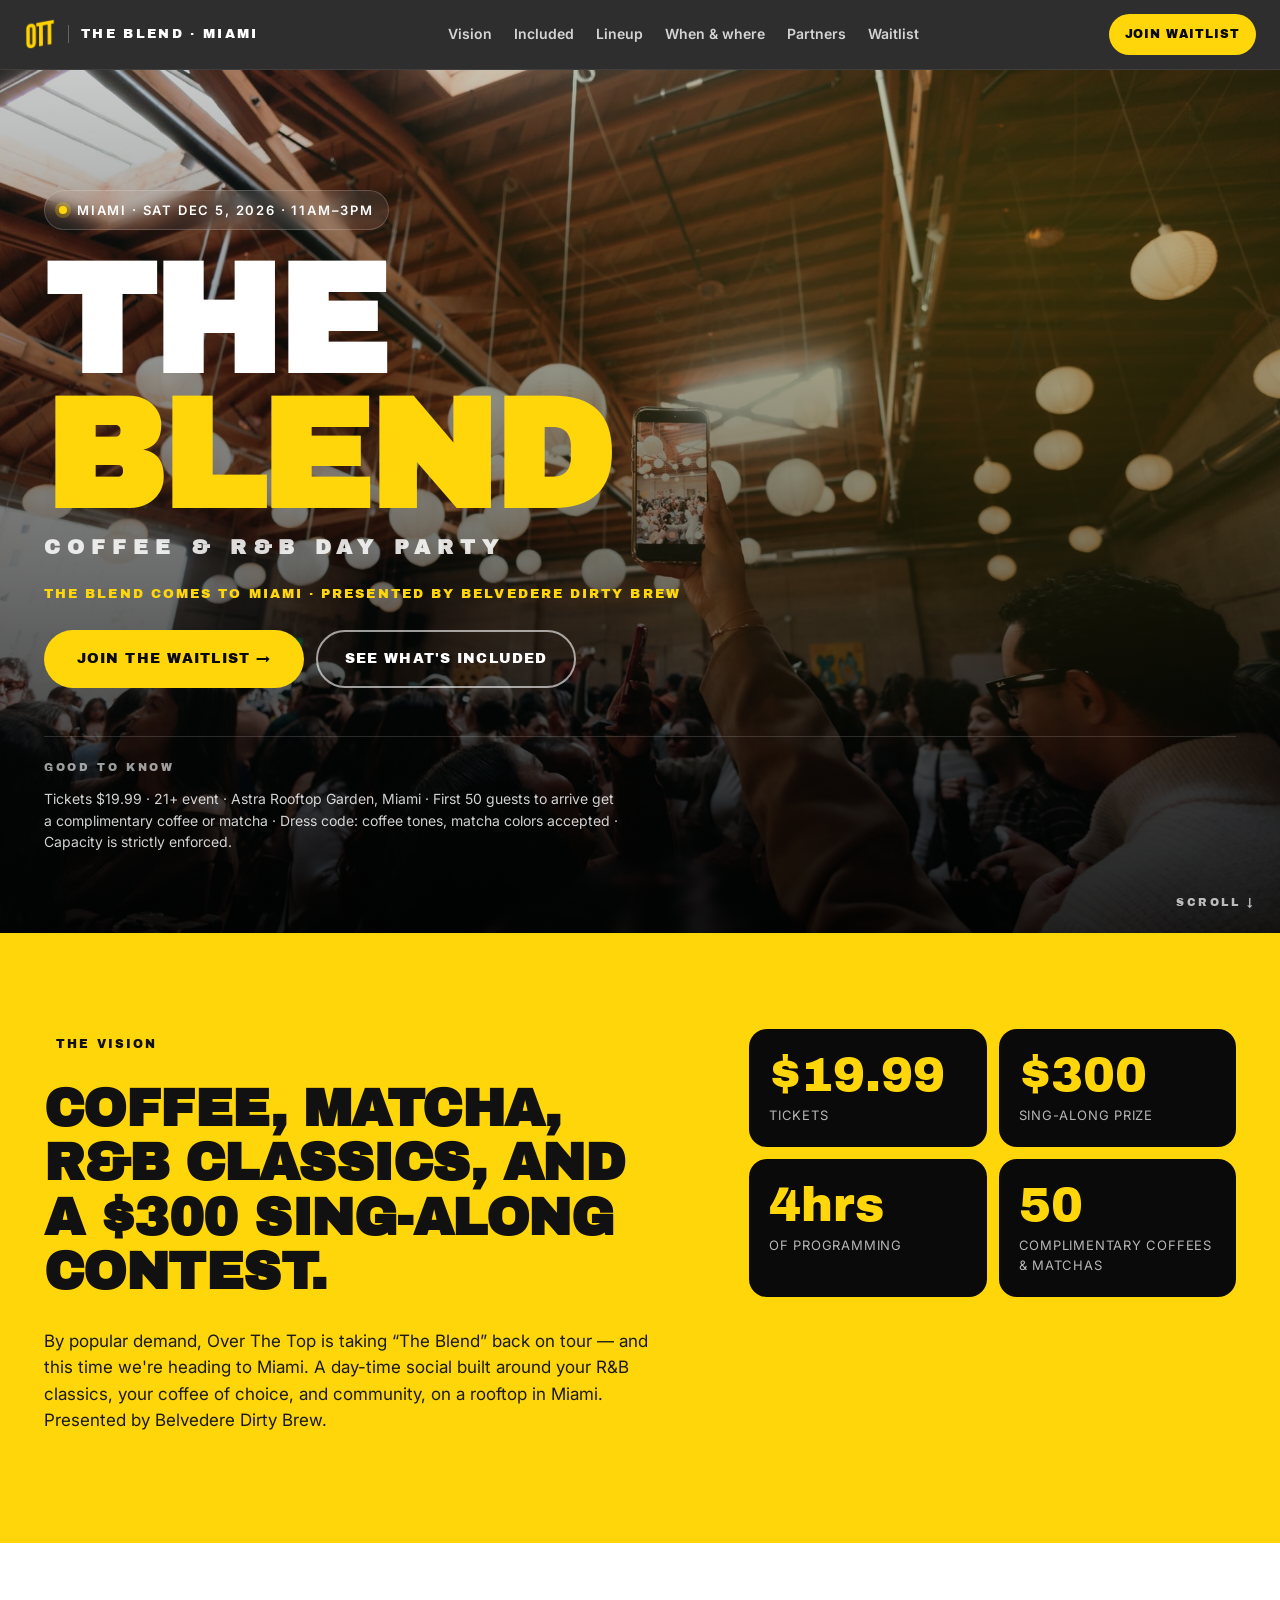
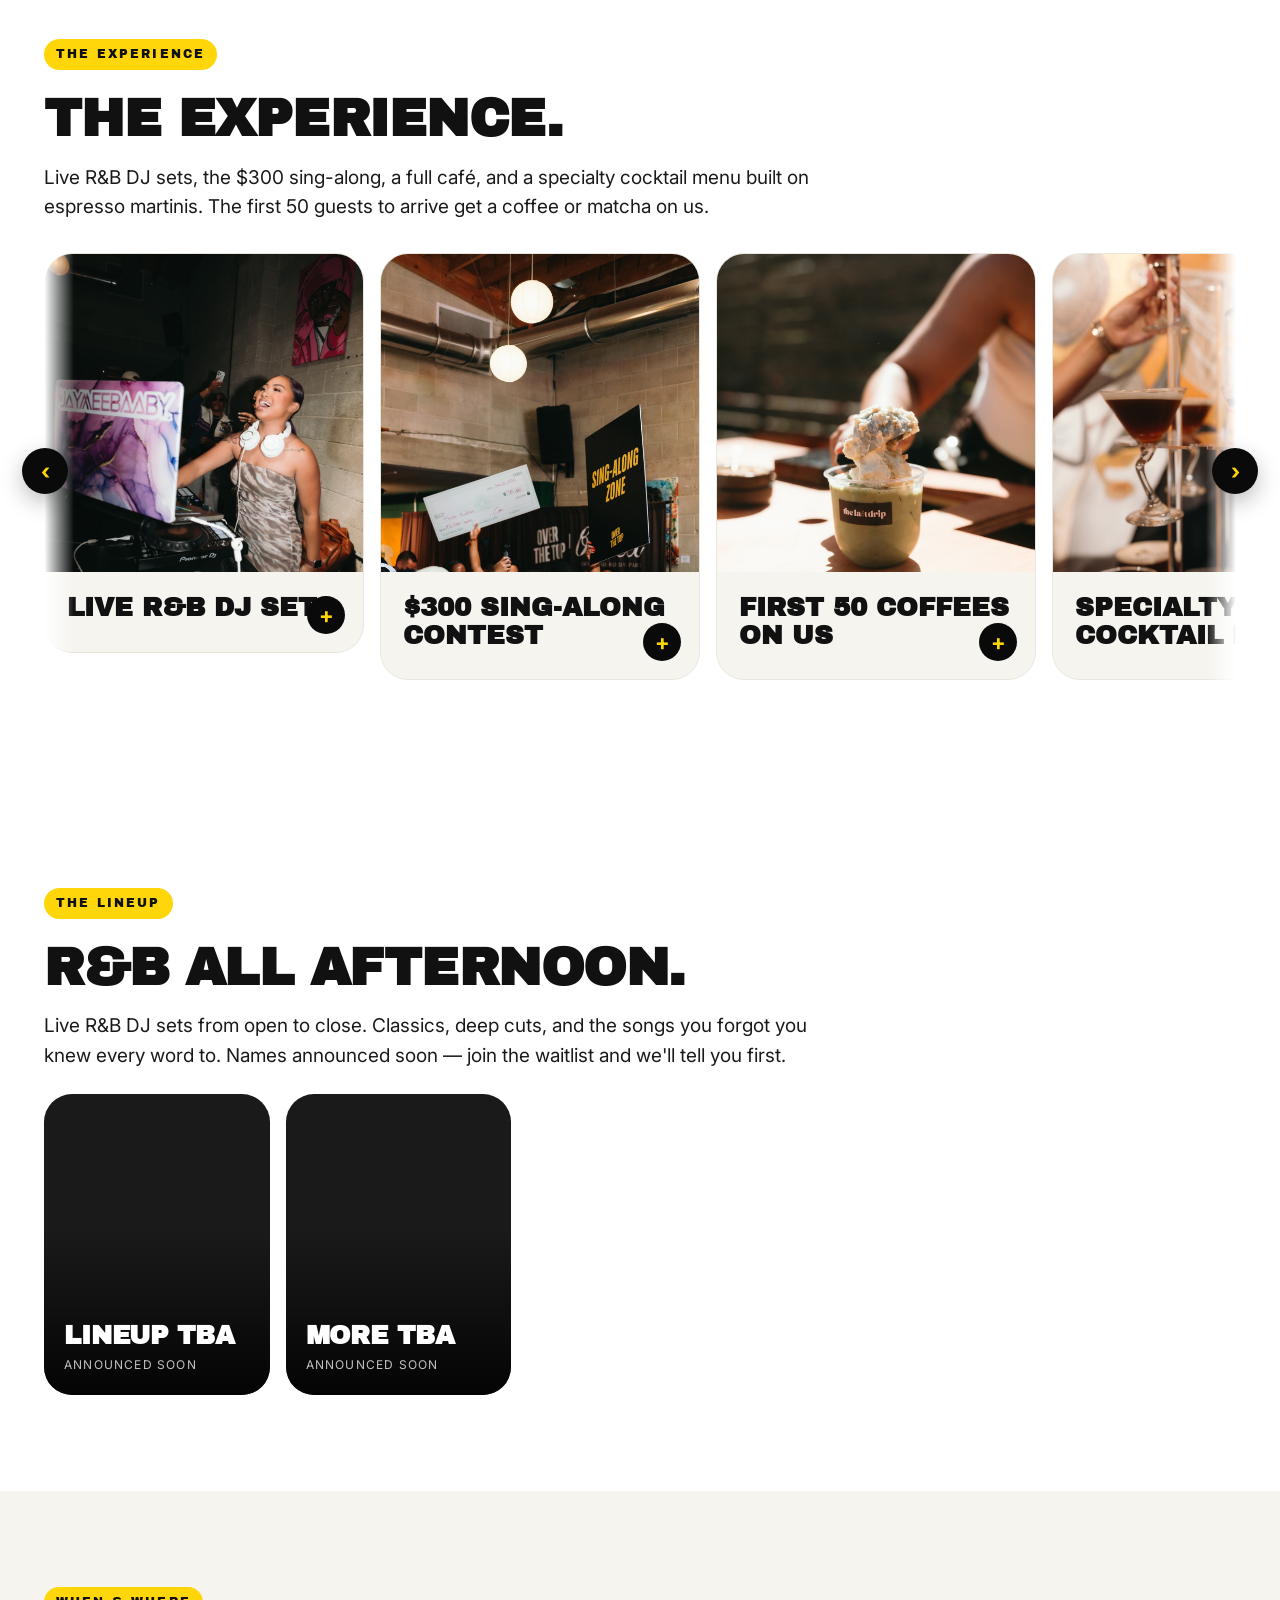
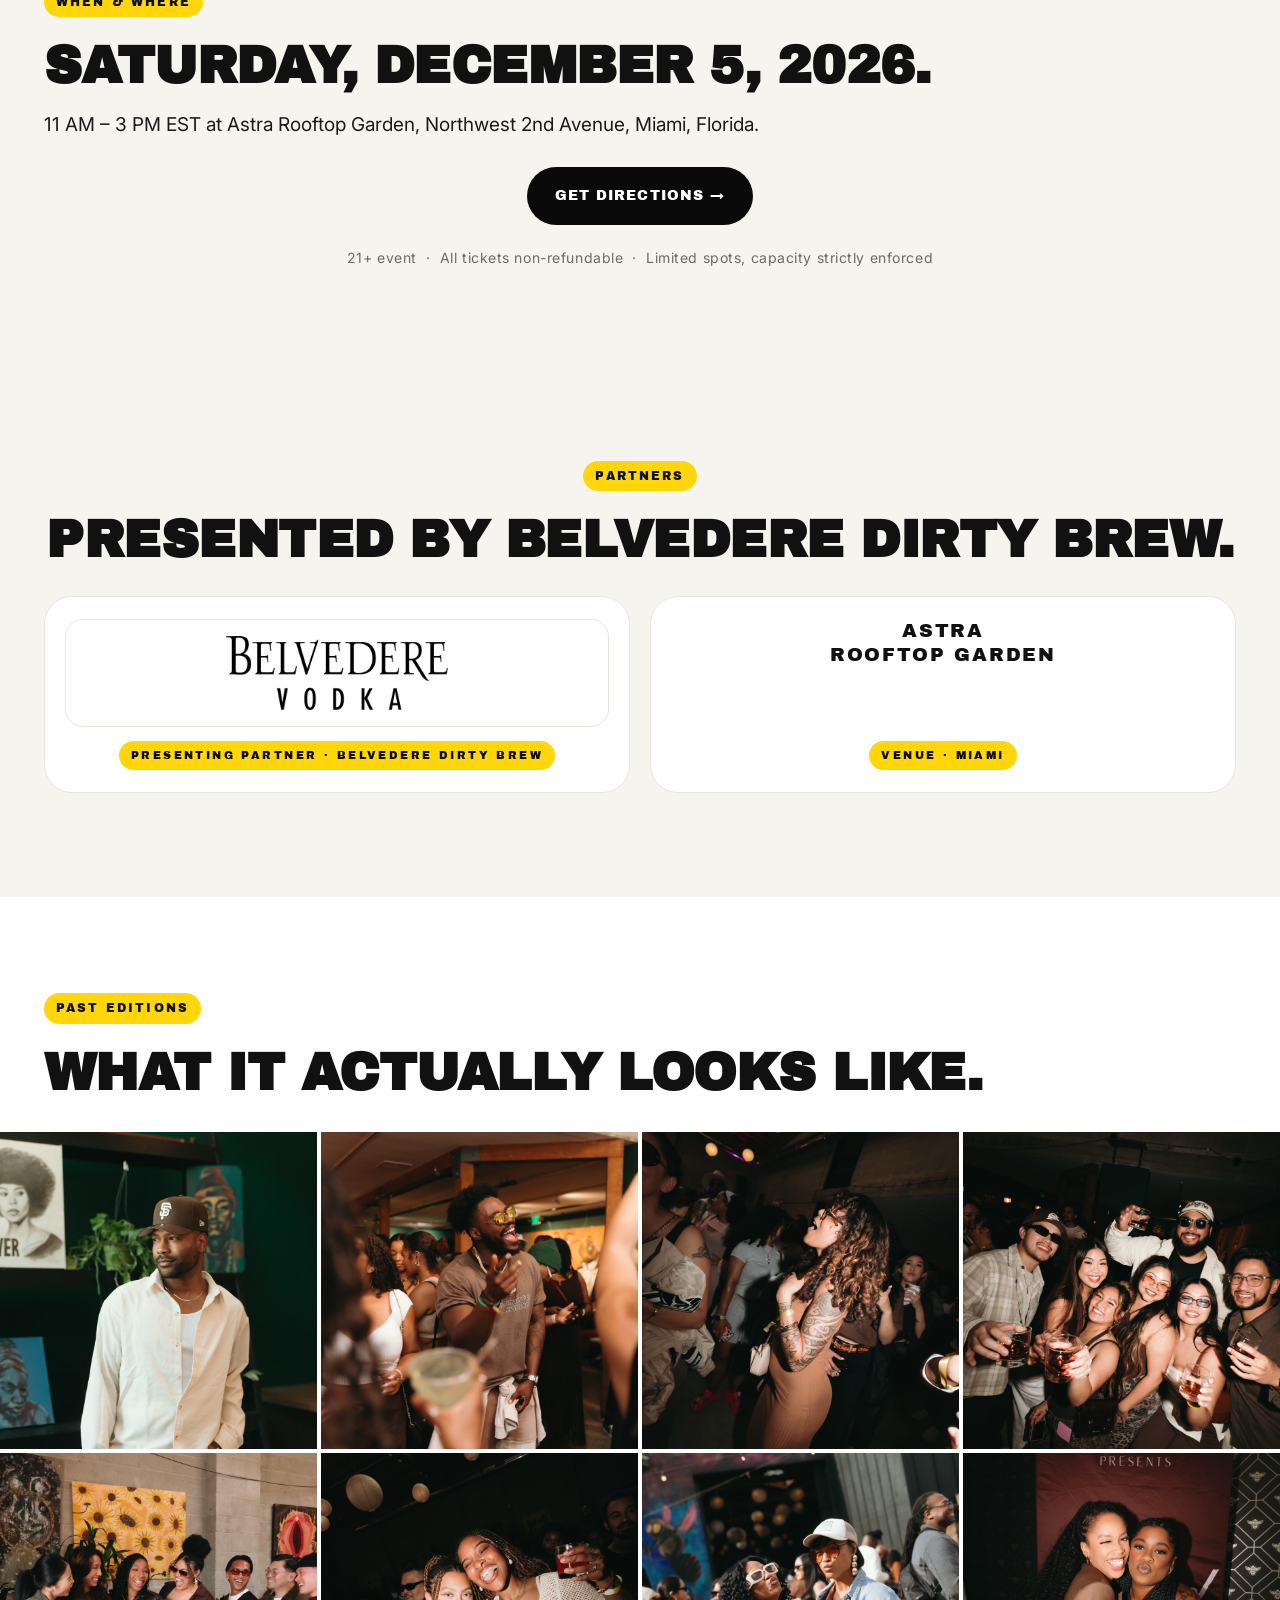
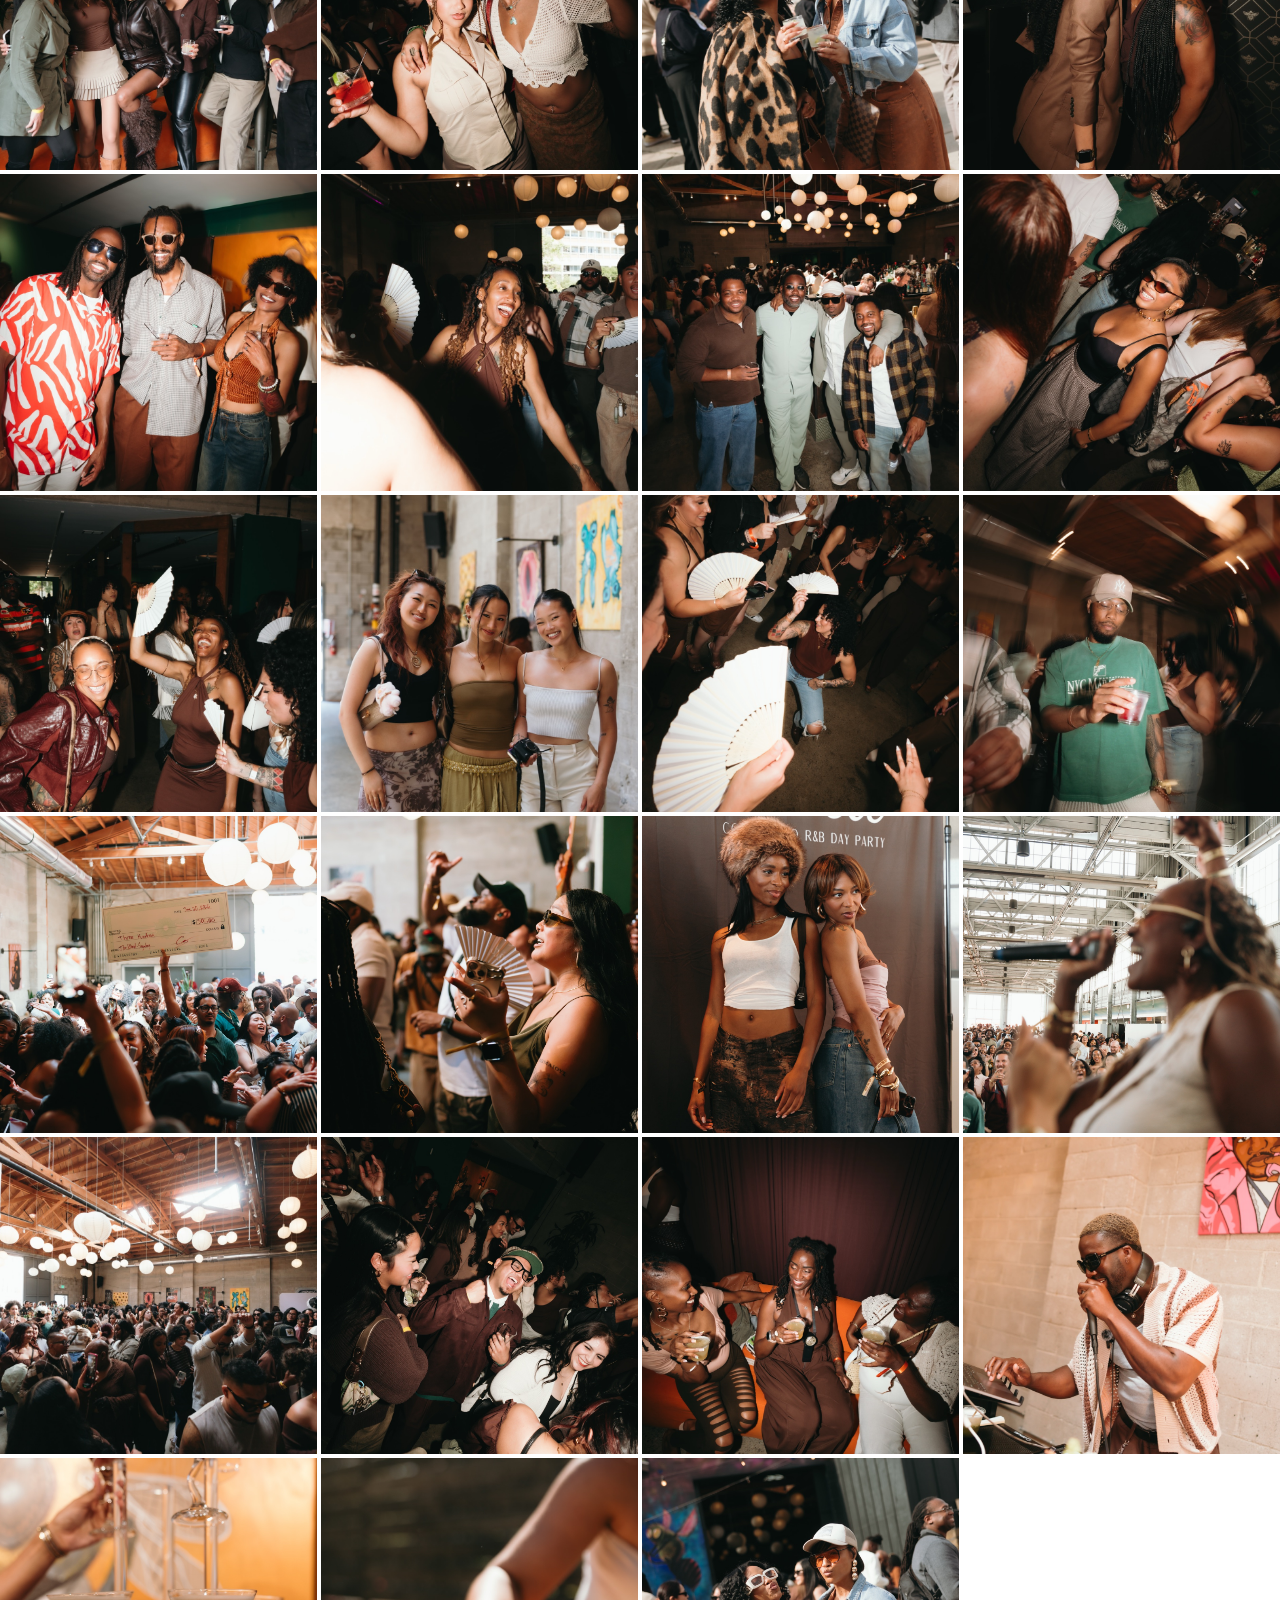
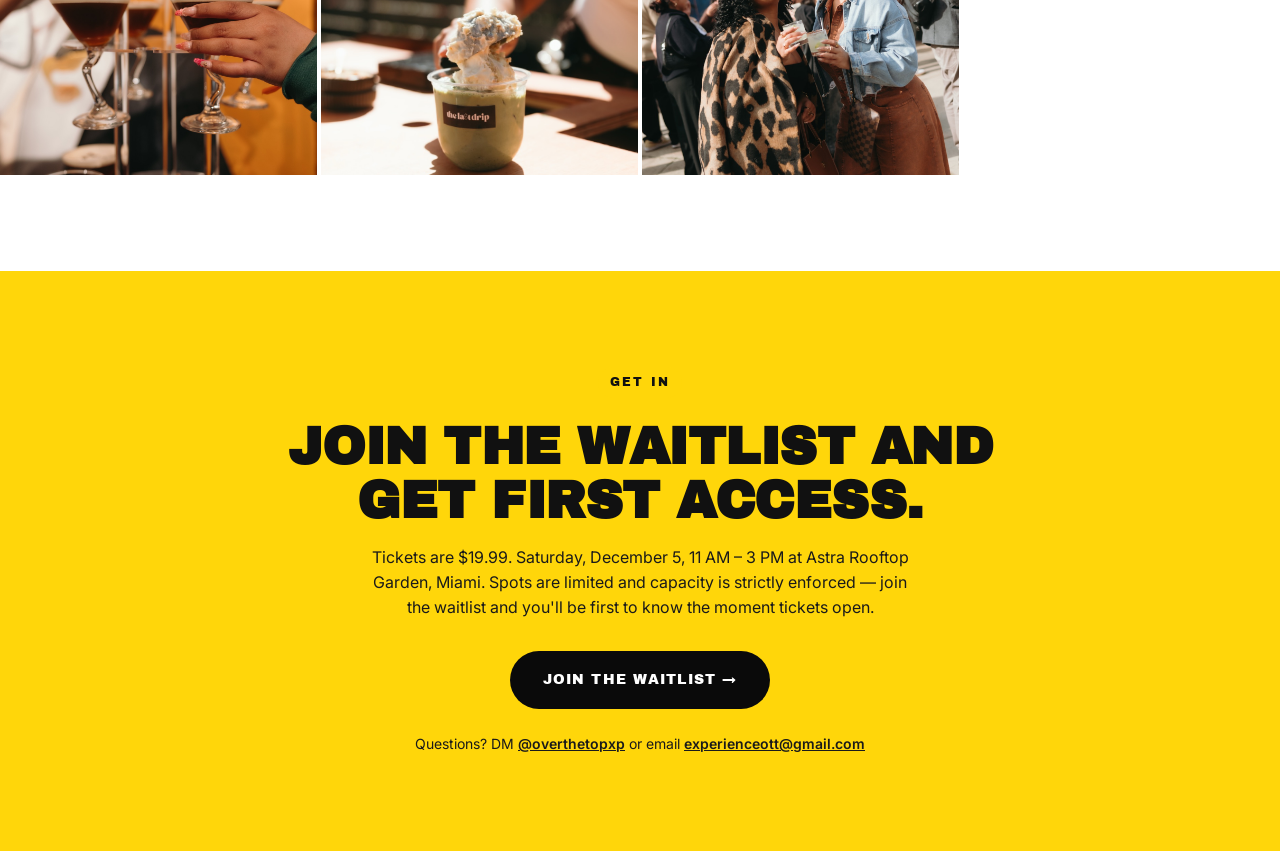
==== index.html @ 11271916 "Miami: waitlist-first landing page from the Vegas template Event details come from the SweatPals lis" ====
<!doctype html>
<html lang="en">
<head>
<meta charset="utf-8" />
<meta name="viewport" content="width=device-width, initial-scale=1, viewport-fit=cover" />
<meta name="theme-color" content="#FFD60A" />
<title>The Blend: Coffee &amp; R&amp;B Day Party · Miami · December 5, 2026</title>
<meta name="description" content="The Blend comes to Miami. Over The Top's Coffee &amp; R&amp;B Day Party, presented by Belvedere Dirty Brew, on Saturday, December 5, 2026, 11AM-3PM at Astra Rooftop Garden. R&amp;B classics, coffee &amp; matcha, espresso martinis, and a $300 sing-along. Tickets $19.99. Join the waitlist. 21+." />

<meta property="og:title" content="The Blend: Coffee &amp; R&amp;B Day Party · Miami · Dec 5, 2026" />
<meta property="og:description" content="Over The Top's Coffee &amp; R&amp;B Day Party comes to Miami. Saturday, December 5, 2026, 11AM-3PM at Astra Rooftop Garden. Presented by Belvedere Dirty Brew. Join the waitlist. 21+." />
<meta property="og:type" content="website" />
<meta property="og:image" content="https://gabrielgalarza.github.io/the-blend-coffee-and-rb-miami/images/hero.jpg" />

<link rel="preconnect" href="https://fonts.googleapis.com" />
<link rel="preconnect" href="https://fonts.gstatic.com" crossorigin />
<link href="https://fonts.googleapis.com/css2?family=Archivo+Black&family=Inter:wght@400;500;600;700;800;900&display=swap" rel="stylesheet" />

<link rel="stylesheet" href="styles.css?v=1" />

<!-- Meta Pixel Code (OTT pixel, same as Vegas/LA) -->
<script>
!function(f,b,e,v,n,t,s)
{if(f.fbq)return;n=f.fbq=function(){n.callMethod?
n.callMethod.apply(n,arguments):n.queue.push(arguments)};
if(!f._fbq)f._fbq=n;n.push=n;n.loaded=!0;n.version='2.0';
n.queue=[];t=b.createElement(e);t.async=!0;
t.src=v;s=b.getElementsByTagName(e)[0];
s.parentNode.insertBefore(t,s)}(window, document,'script',
'https://connect.facebook.net/en_US/fbevents.js');
fbq('init', '1495548463835448');
fbq('track', 'PageView');
</script>
<noscript><img height="1" width="1" style="display:none"
src="https://www.facebook.com/tr?id=1495548463835448&ev=PageView&noscript=1"
/></noscript>
<!-- End Meta Pixel Code -->
</head>
<body>

<!--
  WAITLIST / CHECKOUT
  Sales had not opened when this page was built, so every CTA opens the
  SweatPals widget inline, which shows "Notify me" (the waitlist) until sales
  start and then becomes checkout on its own. No copy change needed on the day.

  Pattern (same as Blend Fest / SF Fit Fest): an OTT-styled pill button renders
  normally and a transparent SweatPals iframe sits on top of it. The click lands
  on SweatPals' own button inside the iframe; the checkout script at the end of
  <body> intercepts it and opens the modal over this page instead of navigating
  away. Keeps OTT's button styling and keeps the visitor on the page.

  Miami event alias : the-blend-coffee-and-rb-miami
  Miami price tier  : 7aec56ef-54bf-4f25-9172-255dfcd33704
-->
<header class="nav">
  <a href="#top" class="nav__brand">
    <img class="brand-mark" src="logos/ott.png" alt="Over The Top" />
    <span class="brand-divider"></span>
    <span class="brand-event">THE BLEND · MIAMI</span>
  </a>
  <nav class="nav__links">
    <a href="#vision">Vision</a>
    <a href="#included">Included</a>
    <a href="#lineup">Lineup</a>
    <a href="#venue">When &amp; where</a>
    <a href="#partners">Partners</a>
    <a href="#register">Waitlist</a>
  </nav>
  <span class="rsvp-trigger">
    <a class="btn btn--small btn--yellow" data-register href="https://sweatpals.com/event/the-blend-coffee-and-rb-miami" tabindex="-1" aria-hidden="true">Join waitlist</a>
    <iframe class="rsvp-trigger__frame" title="Join the Blend Miami waitlist"
            src="https://sweatpals.com/embed/the-blend-coffee-and-rb-miami/buy-ticket?priceMode=several&amp;priceTiersJson=%5B%227aec56ef-54bf-4f25-9172-255dfcd33704%22%5D&amp;size=md&amp;colorHex=FFD60A&amp;fontFamily=Inter&amp;buttonText=Join%20waitlist&amp;loader=false"></iframe>
  </span>
</header>

<!-- HERO -->
<section class="hero" id="top">
  <img class="hero__bg" src="images/hero.jpg" alt="The Blend Coffee &amp; R&amp;B Day Party crowd" />
  <div class="hero__overlay"></div>
  <div class="hero__content">
    <div class="hero__eyebrow">
      <span class="dot"></span> Miami · Sat Dec 5, 2026 · 11AM&ndash;3PM
    </div>
    <h1 class="hero__title">
      <span class="line">THE</span>
      <span class="line line--yellow">BLEND</span>
      <span class="line line--small">COFFEE &amp; R&amp;B DAY PARTY</span>
    </h1>
    <p style="font-family:var(--display); font-size:13px; letter-spacing:.16em; text-transform:uppercase; color:var(--yellow); margin:0 0 26px;">The Blend comes to Miami · Presented by Belvedere Dirty Brew</p>
    <div class="hero__ctas">
      <span class="rsvp-trigger">
        <a class="btn btn--yellow btn--lg" data-register href="https://sweatpals.com/event/the-blend-coffee-and-rb-miami" tabindex="-1" aria-hidden="true">Join the waitlist &#8594;</a>
        <iframe class="rsvp-trigger__frame" title="Join the Blend Miami waitlist"
                src="https://sweatpals.com/embed/the-blend-coffee-and-rb-miami/buy-ticket?priceMode=several&amp;priceTiersJson=%5B%227aec56ef-54bf-4f25-9172-255dfcd33704%22%5D&amp;size=lg&amp;colorHex=FFD60A&amp;fontFamily=Inter&amp;buttonText=Join%20the%20waitlist&amp;loader=false"></iframe>
      </span>
      <a class="btn btn--ghost btn--lg" href="#included">See what's included</a>
    </div>
    <div class="hero__partners">
      <span class="hero__partners-label">Good to know</span>
      <p style="font-size:14px; color:rgba(255,255,255,.82); margin:0; max-width:580px;">
        Tickets $19.99 · 21+ event · Astra Rooftop Garden, Miami · First 50 guests to arrive get a
        complimentary coffee or matcha · Dress code: coffee tones, matcha colors accepted ·
        Capacity is strictly enforced.
      </p>
    </div>
  </div>
  <div class="hero__scroll">scroll &darr;</div>
</section>

<!-- VISION + STATS -->
<section class="band band--yellow" id="vision">
  <div class="container">
    <div class="vision__grid">
      <div class="vision__copy">
        <span class="kicker">The vision</span>
        <h2 class="h2">Coffee, matcha, R&amp;B classics, and a $300 sing-along contest.</h2>
        <p>
          By popular demand, Over The Top is taking &ldquo;The Blend&rdquo; back on tour &mdash; and this time we're
          heading to Miami. A day-time social built around your R&amp;B classics, your coffee of choice, and
          community, on a rooftop in Miami. Presented by Belvedere Dirty Brew.
        </p>
      </div>
      <div class="vision__stats">
        <div class="stat"><div class="stat__num">$19.99</div><div class="stat__label">Tickets</div></div>
        <div class="stat"><div class="stat__num">$300</div><div class="stat__label">Sing-along prize</div></div>
        <div class="stat"><div class="stat__num">4hrs</div><div class="stat__label">Of programming</div></div>
        <div class="stat"><div class="stat__num">50</div><div class="stat__label">Complimentary coffees &amp; matchas</div></div>
      </div>
    </div>
  </div>
</section>

<!-- INCLUDED -->
<section class="band" id="included">
  <div class="container">
    <span class="kicker">The experience</span>
    <h2 class="h2">The experience.</h2>
    <p class="lede" style="margin:-12px 0 24px; max-width:780px;">
      Live R&amp;B DJ sets, the $300 sing-along, a full café, and a specialty cocktail menu built on espresso
      martinis. The first 50 guests to arrive get a coffee or matcha on us.
    </p>

    <div class="rail" data-rail>
      <button class="rail__nav rail__nav--prev" type="button" aria-label="Previous">&lsaquo;</button>
      <div class="rail__viewport">
        <div class="rail__track">

          <article class="card card--rail" data-card>
            <img class="card__img" src="images/dj set.jpg" alt="A live R&amp;B DJ set at The Blend" />
            <div class="card__body">
              <h3 class="card__title">Live R&amp;B DJ Sets</h3>
              <div class="card__expand">
                <p>R&amp;B classics all afternoon. DJ lineup to be announced.</p>
              </div>
              <button class="card__toggle" aria-label="Expand">+</button>
            </div>
          </article>

          <article class="card card--rail" data-card>
            <img class="card__img" src="images/singalong-cash-prize.jpg" alt="Winner holding the sing-along prize at a past Blend" />
            <div class="card__body">
              <h3 class="card__title">$300 Sing-Along Contest</h3>
              <div class="card__expand">
                <p>Grab the mic for the $300 sing-along contest by OTT. Your R&amp;B moment, best voice takes the cash.</p>
              </div>
              <button class="card__toggle" aria-label="Expand">+</button>
            </div>
          </article>

          <article class="card card--rail" data-card>
            <img class="card__img" src="images/cafe.jpg" alt="Coffee and matcha lattes at the café" />
            <div class="card__body">
              <h3 class="card__title">First 50 Coffees On Us</h3>
              <div class="card__expand">
                <p>The first 50 coffees or matchas are on OTT. After that the café is open all afternoon for coffee and matcha lattes.</p>
              </div>
              <button class="card__toggle" aria-label="Expand">+</button>
            </div>
          </article>

          <article class="card card--rail" data-card>
            <img class="card__img" src="images/espresso-martini.jpg" alt="Espresso martinis from the specialty cocktail menu" />
            <div class="card__body">
              <h3 class="card__title">Specialty Cocktail Menu</h3>
              <div class="card__expand">
                <p>Espresso martinis and more, presented by Belvedere Dirty Brew. 21+.</p>
              </div>
              <button class="card__toggle" aria-label="Expand">+</button>
            </div>
          </article>

          <article class="card card--rail" data-card>
            <img class="card__img" src="images/coffee-matcha.jpg" alt="Café lattes" />
            <div class="card__body">
              <h3 class="card__title">The Café</h3>
              <div class="card__expand">
                <p>Coffee and matcha lattes served all afternoon. Dress code: coffee tones &mdash; matcha colors accepted.</p>
              </div>
              <button class="card__toggle" aria-label="Expand">+</button>
            </div>
          </article>

        </div>
      </div>
      <button class="rail__nav rail__nav--next" type="button" aria-label="Next">&rsaquo;</button>
    </div>
  </div>
</section>

<!--
  VIP / MEMBERS. Hidden for Miami: the SweatPals listing has a single $19.99
  tier and no VIP tier, so nothing here is sellable yet. Remove `hidden` once a
  Miami VIP tier exists; the copy below is carried over from Vegas unchanged.
-->
<section class="band band--dark" id="vip" hidden>
  <div class="container">
    <span class="kicker kicker--yellow">VIP / Members</span>
    <h2 class="h2 h2--light">What's included with VIP access.</h2>
    <p class="lede" style="color:rgba(255,255,255,.7); margin:-12px 0 24px; max-width:780px;">
      VIP tickets include coffee, matcha and specialty cocktails. OTT members are automatically VIPs. Your membership
      includes VIP access.
    </p>

    <div class="rail" data-rail>
      <button class="rail__nav rail__nav--prev" type="button" aria-label="Previous">&lsaquo;</button>
      <div class="rail__viewport">
        <div class="rail__track">

          <article class="card card--rail card--dark" data-card>
            <img class="card__img" src="images/vip-matcha.jpg" alt="Coffee and matcha lattes" />
            <div class="card__body">
              <div class="card__access-row">
                <span class="card__access card__access--vip">Included</span>
                <span class="card__attr">VIP &amp; members</span>
              </div>
              <h3 class="card__title">Coffee &amp; Matcha</h3>
              <p class="card__sub">Café lattes included with VIP</p>
              <div class="card__expand">
                <p>Coffee and matcha lattes are included for VIP and members.</p>
              </div>
              <button class="card__toggle" aria-label="Expand">+</button>
            </div>
          </article>

          <article class="card card--rail card--dark" data-card>
            <img class="card__img" src="images/vip-espresso.jpg" alt="Espresso martini tower" />
            <div class="card__body">
              <div class="card__access-row">
                <span class="card__access card__access--vip">Included · 21+</span>
                <span class="card__attr">VIP &amp; members</span>
              </div>
              <h3 class="card__title">Specialty Cocktails</h3>
              <p class="card__sub">Included with VIP</p>
              <div class="card__expand">
                <p>Specialty cocktails are included for VIP and members. 21+.</p>
              </div>
              <button class="card__toggle" aria-label="Expand">+</button>
            </div>
          </article>

          <article class="card card--rail card--dark" data-card>
            <img class="card__img" src="images/vip-lounge.jpg" alt="OTT members at a past Blend" />
            <div class="card__body">
              <div class="card__access-row">
                <span class="card__access card__access--vip">Members</span>
                <span class="card__attr">automatic</span>
              </div>
              <h3 class="card__title">Members Are VIP</h3>
              <p class="card__sub">Your membership includes VIP access</p>
              <div class="card__expand">
                <p>OTT members are automatically VIPs at The Blend. No separate VIP ticket needed.</p>
              </div>
              <button class="card__toggle" aria-label="Expand">+</button>
            </div>
          </article>

        </div>
      </div>
      <button class="rail__nav rail__nav--next" type="button" aria-label="Next">&rsaquo;</button>
    </div>
  </div>
</section>

<!-- DJ LINEUP. TODO(miami): swap the TBA tiles for DJ photos as names confirm (3:4 tiles, 1400px tall). -->
<section class="band" id="lineup">
  <div class="container">
    <span class="kicker">The lineup</span>
    <h2 class="h2">R&amp;B all afternoon.</h2>
    <p class="lede" style="margin:-12px 0 24px; max-width:780px;">
      Live R&amp;B DJ sets from open to close. Classics, deep cuts, and the songs you forgot you knew every word to.
      Names announced soon &mdash; join the waitlist and we'll tell you first.
    </p>

    <div class="dj-grid">
      <article class="dj">
        <div class="dj__overlay">
          <h3 class="dj__name">Lineup TBA</h3>
          <p class="dj__role">Announced soon</p>
        </div>
      </article>

      <article class="dj">
        <div class="dj__overlay">
          <h3 class="dj__name">More TBA</h3>
          <p class="dj__role">Announced soon</p>
        </div>
      </article>
    </div>
  </div>
</section>

<!-- WHEN & WHERE -->
<section class="band band--cream" id="venue">
  <div class="container">
    <span class="kicker">When &amp; where</span>
    <h2 class="h2">Saturday, December 5, 2026.</h2>
    <p class="lede" style="margin:-12px 0 28px; max-width:780px;">
      11 AM &ndash; 3 PM EST at Astra Rooftop Garden, Northwest 2nd Avenue, Miami, Florida.
    </p>
    <div class="cta-row">
      <a class="btn btn--black btn--lg" href="https://www.google.com/maps/search/?api=1&amp;query=Astra%20Rooftop%20Garden%20Northwest%202nd%20Avenue%20Miami%20FL" target="_blank" rel="noopener">Get directions &#8594;</a>
    </div>
    <p style="text-align:center; margin:22px 0 0; font-size:14px; color:var(--gray-500); letter-spacing:.04em;">
      21+ event &nbsp;·&nbsp; All tickets non-refundable &nbsp;·&nbsp; Limited spots, capacity strictly enforced
    </p>
  </div>
</section>

<!-- PARTNERS. TODO(miami): add the venue partner tile alongside Belvedere once signed. -->
<section class="band band--cream" id="partners">
  <div class="container text-center">
    <span class="kicker">Partners</span>
    <h2 class="h2">Presented by Belvedere Dirty Brew.</h2>
    <div class="partner-pair">
      <div class="partner-pair__item">
        <img class="presenting__logo" src="logos/belvedere.png" alt="Belvedere" style="object-fit:contain;" />
        <span class="presenting__label">Presenting partner · Belvedere Dirty Brew</span>
      </div>
      <div class="partner-pair__item">
        <div class="partner-pair__wordmark">Astra<br />Rooftop Garden</div>
        <span class="presenting__label">Venue · Miami</span>
      </div>
    </div>
  </div>
</section>

<!-- GALLERY -->
<section class="band" id="gallery">
  <div class="container">
    <span class="kicker">Past editions</span>
    <h2 class="h2">What it actually looks like.</h2>
  </div>
  <div class="gallery">
    <img src="images/gallery-1.jpg" alt="" loading="lazy" />
    <img src="images/gallery-2.jpg" alt="" loading="lazy" />
    <img src="images/gallery-3.jpg" alt="" loading="lazy" />
    <img src="images/gallery-4.jpg" alt="" loading="lazy" />
    <img src="images/gallery-5.jpg" alt="" loading="lazy" />
    <img src="images/gallery-6.jpg" alt="" loading="lazy" />
    <img src="images/gallery-7.jpg" alt="" loading="lazy" />
    <img src="images/gallery-8.jpg" alt="" loading="lazy" />
    <img src="images/gallery-9.jpg" alt="" loading="lazy" />
    <img src="images/gallery-10.jpg" alt="" loading="lazy" />
    <img src="images/gallery-11.jpg" alt="" loading="lazy" />
    <img src="images/gallery-12.jpg" alt="" loading="lazy" />
    <img src="images/gallery-13.jpg" alt="" loading="lazy" />
    <img src="images/gallery-14.jpg" alt="" loading="lazy" />
    <img src="images/gallery-15.jpg" alt="" loading="lazy" />
    <img src="images/gallery-16.jpg" alt="" loading="lazy" />
    <img src="images/cash-prize.jpg" alt="" loading="lazy" />
    <img src="images/fans.jpg" alt="" loading="lazy" />
    <img src="images/gallery30.jpg" alt="" loading="lazy" />
    <img src="images/gallery31.jpg" alt="" loading="lazy" />
    <img src="images/hella-bees.jpg" alt="" loading="lazy" />
    <img src="images/singalong.jpg" alt="" loading="lazy" />
    <img src="images/vip-lounge.jpg" alt="" loading="lazy" />
    <img src="images/dj-flygerian-jeff.jpg" alt="" loading="lazy" />
    <img src="images/espresso-martini.jpg" alt="" loading="lazy" />
    <img src="images/the-last-drip.jpg" alt="" loading="lazy" />
    <img src="images/venue.jpg" alt="" loading="lazy" />
  </div>
</section>

<!-- WAITLIST / REGISTER -->
<section class="band band--yellow" id="register">
  <div class="container container--narrow text-center">
    <span class="kicker">Get in</span>
    <h2 class="h2" style="margin-bottom:16px;">Join the waitlist and get first access.</h2>
    <p style="margin:0 auto 32px; max-width:560px; font-size:16px; color:var(--ink-2);">
      Tickets are $19.99. Saturday, December 5, 11 AM &ndash; 3 PM at Astra Rooftop Garden, Miami. Spots are
      limited and capacity is strictly enforced &mdash; join the waitlist and you'll be first to know the moment
      tickets open.
    </p>
    <div class="cta-row">
      <span class="rsvp-trigger rsvp-trigger--lg">
        <a class="btn btn--black btn--lg" data-register href="https://sweatpals.com/event/the-blend-coffee-and-rb-miami" tabindex="-1" aria-hidden="true">Join the waitlist &#8594;</a>
        <iframe class="rsvp-trigger__frame" title="Join the Blend Miami waitlist"
                src="https://sweatpals.com/embed/the-blend-coffee-and-rb-miami/buy-ticket?priceMode=several&amp;priceTiersJson=%5B%227aec56ef-54bf-4f25-9172-255dfcd33704%22%5D&amp;size=lg&amp;colorHex=000000&amp;fontFamily=Inter&amp;buttonText=Join%20the%20waitlist&amp;loader=false"></iframe>
      </span>
    </div>
    <p style="margin:24px 0 0; font-size:14px; color:var(--ink-2);">
      Questions? DM <a href="https://instagram.com/overthetopxp" target="_blank" rel="noopener" style="font-weight:600; text-decoration:underline;">@overthetopxp</a>
      or email <a href="mailto:experienceott@gmail.com" style="font-weight:600; text-decoration:underline;">experienceott@gmail.com</a>
    </p>
  </div>
</section>

<!--
  SweatPals checkout script. Must load after the iframes above. It finds the
  buy-ticket iframes, listens for their click messages and opens the waitlist /
  checkout modal over this page. enableAutoEmbed=false because every button on
  this page is placed by hand; leaving it true appends a stray second widget.
-->
<script src="https://sweatpals.com/static/embed/event/checkout/script.js?priceMode=several&enableAutoEmbed=false&eventAlias=the-blend-coffee-and-rb-miami&size=lg&colorHex=000000&fontFamily=Poppins&priceTiersJson=%255B%25227aec56ef-54bf-4f25-9172-255dfcd33704%2522%255D"></script>

<script src="script.js?v=1"></script>
</body>
</html>
---- styles.css ----
/* ============ TOKENS ============ */
:root {
  --yellow: #FFD60A;
  --yellow-deep: #F5C400;
  --black: #0A0A0A;
  --ink: #111111;
  --ink-2: #1a1a1a;
  --gray-100: #F5F4EE;
  --gray-200: #E8E6DD;
  --gray-500: #6B6B66;
  --white: #FFFFFF;

  --radius: 18px;
  --radius-lg: 28px;

  --container: 1240px;
  --container-narrow: 820px;

  --shadow-sm: 0 4px 14px rgba(0,0,0,.08);
  --shadow-md: 0 14px 40px rgba(0,0,0,.18);

  --display: "Archivo Black", "Inter", system-ui, -apple-system, "Segoe UI", sans-serif;
  --body: "Inter", system-ui, -apple-system, "Segoe UI", sans-serif;
}

* { box-sizing: border-box; }
html, body { margin: 0; padding: 0; }
html { scroll-behavior: smooth; -webkit-text-size-adjust: 100%; }

body {
  font-family: var(--body);
  color: var(--ink);
  background: var(--white);
  line-height: 1.55;
  -webkit-font-smoothing: antialiased;
  text-rendering: optimizeLegibility;
}

img { display: block; max-width: 100%; }
a { color: inherit; }
button { font: inherit; }

/* ============ LAYOUT HELPERS ============ */
.container {
  max-width: var(--container);
  margin: 0 auto;
  padding: 0 24px;
}
.container--narrow { max-width: var(--container-narrow); }
.text-center { text-align: center; }

.kicker {
  display: inline-block;
  font-family: var(--display);
  font-size: 12px;
  letter-spacing: 0.18em;
  text-transform: uppercase;
  color: var(--ink);
  background: var(--yellow);
  padding: 6px 12px;
  border-radius: 999px;
  margin-bottom: 22px;
}
.kicker--yellow { background: var(--yellow); color: var(--black); }

.h2 {
  font-family: var(--display);
  font-weight: 900;
  font-size: clamp(28px, 4.5vw, 52px);
  line-height: 1.05;
  letter-spacing: -0.01em;
  margin: 0 0 28px;
  text-transform: uppercase;
}
.h2--light { color: var(--white); }

.lede {
  font-size: clamp(16px, 1.6vw, 19px);
  color: var(--ink-2);
  max-width: 640px;
  margin: 0 auto 32px;
}

/* ============ NAV ============ */
.nav {
  position: sticky;
  top: 0;
  z-index: 50;
  display: flex;
  align-items: center;
  gap: 24px;
  padding: 14px 24px;
  background: rgba(10,10,10,.85);
  backdrop-filter: blur(14px);
  -webkit-backdrop-filter: blur(14px);
  color: var(--white);
  border-bottom: 1px solid rgba(255,255,255,.08);
}
.nav__brand {
  display: flex;
  align-items: center;
  gap: 12px;
  text-decoration: none;
  font-family: var(--display);
  letter-spacing: 0.04em;
}
.brand-mark {
  display: block;
  height: 32px;
  width: auto;
}
.brand-mark--lg { height: 60px; }
.brand-divider {
  width: 1px; height: 18px;
  background: rgba(255,255,255,.25);
}
.brand-event {
  font-size: 13px;
  letter-spacing: 0.18em;
  text-transform: uppercase;
  white-space: nowrap;
}
/* "THE BLEND · MIAMI" wrapped to three lines on a phone and pushed the bar
   to ~125px tall. Tighten it instead of letting it wrap. */
@media (max-width: 480px) {
  .brand-event { font-size: 11px; letter-spacing: 0.1em; }
  .brand-mark { height: 26px; }
  .nav__brand { gap: 8px; }
}
/* Below ~400px the label collides with the waitlist pill. The OTT mark and
   the hero title both already name the event, so drop it rather than clip it. */
@media (max-width: 400px) {
  .brand-divider, .brand-event { display: none; }
}
.nav__links {
  display: none;
  gap: 22px;
  margin-left: auto;
}
.nav__links a {
  font-size: 14px;
  font-weight: 600;
  color: rgba(255,255,255,.8);
  text-decoration: none;
}
.nav__links a:hover { color: var(--yellow); }
.nav .btn { margin-left: auto; }
/* The nav CTA is wrapped in .rsvp-trigger for the SweatPals overlay, so the
   auto margin has to move to the wrapper or the pill sticks to the logo. */
.nav .rsvp-trigger { margin-left: auto; }
.nav .rsvp-trigger .btn { margin-left: 0; }
@media (min-width: 880px) {
  .nav__links { display: flex; }
  .nav .btn { margin-left: 0; }
}
/* Mobile: drop sticky + z-index so the parent Webflow hamburger dropdown
   can render over our nav without a stacking-context fight. */
@media (max-width: 879px) {
  .nav { position: static; z-index: auto; }
}

/* ============ BUTTONS ============ */
.btn {
  display: inline-flex;
  align-items: center;
  justify-content: center;
  gap: 6px;
  font-family: var(--display);
  font-size: 13px;
  letter-spacing: 0.08em;
  text-transform: uppercase;
  text-decoration: none;
  padding: 12px 18px;
  border-radius: 999px;
  border: 2px solid transparent;
  cursor: pointer;
  transition: transform .15s ease, background .15s ease, color .15s ease, border-color .15s ease;
  white-space: nowrap;
}
.btn:hover { transform: translateY(-1px); }
.btn--small { padding: 9px 14px; font-size: 12px; }
.btn--lg { padding: 16px 26px; font-size: 14px; }
.btn--yellow { background: var(--yellow); color: var(--black); }
.btn--yellow:hover { background: var(--yellow-deep); }
.btn--black { background: var(--black); color: var(--white); }
.btn--black:hover { background: var(--ink-2); }
.btn--ghost { background: transparent; color: var(--white); border-color: rgba(255,255,255,.6); }
.btn--ghost:hover { background: rgba(255,255,255,.1); }
.btn--ghost-dark { background: transparent; color: var(--black); border-color: var(--black); }
.btn--ghost-dark:hover { background: rgba(0,0,0,.06); }

/* ============ HERO ============ */
.hero {
  position: relative;
  min-height: 90vh;
  display: flex;
  align-items: flex-end;
  overflow: hidden;
  color: var(--white);
}
.hero__bg {
  position: absolute;
  inset: 0;
  width: 100%;
  height: 100%;
  object-fit: cover;
  z-index: 0;
}
.hero__overlay {
  position: absolute;
  inset: 0;
  z-index: 1;
  background:
    radial-gradient(ellipse at 80% 20%, rgba(255,214,10,.18), transparent 55%),
    linear-gradient(180deg, rgba(0,0,0,.2) 0%, rgba(0,0,0,.55) 55%, rgba(0,0,0,.85) 100%);
}
.hero__content {
  position: relative;
  z-index: 2;
  width: 100%;
  max-width: var(--container);
  margin: 0 auto;
  padding: 120px 24px 80px;
}
.hero__eyebrow {
  display: inline-flex;
  align-items: center;
  gap: 10px;
  font-family: var(--body);
  font-weight: 600;
  font-size: 13px;
  letter-spacing: 0.14em;
  text-transform: uppercase;
  background: rgba(255,255,255,.08);
  border: 1px solid rgba(255,255,255,.18);
  padding: 9px 14px;
  border-radius: 999px;
  backdrop-filter: blur(8px);
  margin-bottom: 24px;
}
.hero__eyebrow .dot {
  width: 8px; height: 8px; border-radius: 50%; background: var(--yellow);
  box-shadow: 0 0 0 4px rgba(255,214,10,.25);
}
.hero__title {
  font-family: var(--display);
  font-weight: 900;
  text-transform: uppercase;
  font-size: clamp(56px, 12vw, 180px);
  line-height: 0.88;
  letter-spacing: -0.02em;
  margin: 0 0 28px;
}
.hero__title .line { display: block; }
.hero__title .line--yellow { color: var(--yellow); }
.hero__title .line--small {
  font-size: clamp(16px, 1.6vw, 22px);
  letter-spacing: 0.34em;
  font-weight: 900;
  margin-top: 14px;
  color: rgba(255,255,255,.85);
}
.hero__sub {
  max-width: 620px;
  font-size: clamp(15px, 1.5vw, 18px);
  color: rgba(255,255,255,.85);
  margin: 0 0 32px;
}
.hero__ctas {
  display: flex;
  flex-wrap: wrap;
  gap: 12px;
  margin-bottom: 48px;
}
.hero__ctas .btn--lg,
.hero__ctas .rsvp-trigger { min-width: 260px; }
.hero__ctas .rsvp-trigger .btn--lg { width: 100%; min-width: 0; }
.hero__partners {
  border-top: 1px solid rgba(255,255,255,.15);
  padding-top: 22px;
}
.hero__partners-label {
  font-family: var(--display);
  font-size: 11px;
  letter-spacing: 0.24em;
  text-transform: uppercase;
  color: rgba(255,255,255,.6);
  display: block;
  margin-bottom: 12px;
}
.hero__partners-label--social { margin-top: 28px; }
.logo-marquee {
  width: 100%;
  max-width: 980px;
  overflow: hidden;
  -webkit-mask-image: linear-gradient(to right, transparent, #000 6%, #000 94%, transparent);
  mask-image: linear-gradient(to right, transparent, #000 6%, #000 94%, transparent);
}
.logo-row {
  display: flex;
  align-items: center;
  width: max-content;
  animation: logo-scroll 36s linear infinite;
}
.logo-row:hover { animation-play-state: paused; }
.logo-row--alt { animation-duration: 30s; }
@keyframes logo-scroll {
  from { transform: translateX(0); }
  to { transform: translateX(-33.333%); }
}
.logo-row img {
  height: 38px;
  width: auto;
  max-width: 130px;
  margin-right: 48px;
  flex: 0 0 auto;
  object-fit: contain;
  object-position: center;
  filter: brightness(0) invert(1);
  opacity: 0.9;
}
@media (max-width: 480px) {
  .logo-row img { height: 32px; max-width: 110px; margin-right: 32px; }
}
@media (prefers-reduced-motion: reduce) {
  .logo-row,
  .partner-track { animation: none; }
}
.hero__scroll {
  position: absolute;
  z-index: 2;
  bottom: 22px;
  right: 24px;
  font-family: var(--display);
  font-size: 11px;
  letter-spacing: 0.24em;
  color: rgba(255,255,255,.7);
  text-transform: uppercase;
}

/* ============ BANDS ============ */
.band {
  padding: 96px 0;
  background: var(--white);
}
.band--yellow { background: var(--yellow); }
.band--cream { background: var(--gray-100); }
.band--dark { background: var(--black); color: var(--white); }
.band--dark .h2 { color: var(--white); }

@media (max-width: 720px) {
  .band { padding: 72px 0; }
}

/* ============ VISION ============ */
.vision__grid {
  display: grid;
  gap: 48px;
}
.vision__copy p { font-size: clamp(15px, 1.4vw, 17px); margin: 0 0 14px; color: var(--ink-2); }
.vision__copy strong { background: rgba(0,0,0,.08); padding: 1px 6px; border-radius: 4px; }
.vision__stats {
  display: grid;
  grid-template-columns: repeat(2, 1fr);
  gap: 12px;
}
.stat {
  background: var(--black);
  color: var(--white);
  padding: 22px 20px;
  border-radius: var(--radius);
}
.stat__num {
  font-family: var(--display);
  font-size: clamp(32px, 4vw, 48px);
  line-height: 1;
  color: var(--yellow);
  margin-bottom: 6px;
}
.stat__label {
  font-size: 13px;
  letter-spacing: 0.06em;
  text-transform: uppercase;
  color: rgba(255,255,255,.7);
}
@media (min-width: 900px) {
  .vision__grid { grid-template-columns: 1.3fr 1fr; align-items: start; gap: 72px; }
  .vision__stats { grid-template-columns: repeat(2, 1fr); }
}

/* ============ SCHEDULE ============ */
.ros-phase-label {
  display: inline-block;
  font-family: var(--display);
  font-size: 11px;
  letter-spacing: 0.18em;
  text-transform: uppercase;
  color: var(--black);
  background: var(--yellow);
  padding: 7px 14px;
  border-radius: 999px;
  margin: 28px 0 6px;
}
.ros-phase-label:first-of-type { margin-top: 8px; }

/* ============ OPERATIONAL ASKS ============ */
.ops-simple {
  list-style: none;
  margin: 0;
  padding: 0;
  max-width: 820px;
}
.ops-simple li {
  display: flex;
  align-items: flex-start;
  gap: 18px;
  padding: 22px 0;
  border-top: 1px solid var(--gray-200);
}
.ops-simple li:first-child { border-top: none; padding-top: 4px; }
.ops-simple h4 {
  font-family: var(--display);
  font-size: clamp(18px, 2vw, 22px);
  text-transform: uppercase;
  letter-spacing: -0.005em;
  margin: 0 0 6px;
  color: var(--ink);
}
.ops-simple p {
  margin: 0;
  font-size: 15px;
  line-height: 1.5;
  color: var(--gray-500);
}
.ops-status {
  display: inline-block;
  flex-shrink: 0;
  width: 12px;
  height: 12px;
  border-radius: 50%;
  margin-top: 10px;
  background: var(--gray-500);
  box-shadow: 0 0 0 3px rgba(0,0,0,.04);
}
.ops-status.is-confirmed { background: #34C759; }
.ops-status.is-pending { background: var(--yellow); }
.ops-status.is-open { background: #FF453A; }

/* ============ VENUE / SITE MAP ============ */
.venue-map {
  margin: 0;
  border-radius: var(--radius-lg);
  overflow: hidden;
  background: var(--white);
  border: 1px solid var(--gray-200);
  box-shadow: var(--shadow-md);
}
.venue-map img {
  width: 100%;
  height: auto;
  display: block;
}
.venue-map figcaption {
  font-family: var(--body);
  font-size: 13px;
  color: var(--gray-500);
  text-align: center;
  padding: 14px 16px;
  background: var(--white);
  letter-spacing: 0.04em;
}
.venue-cta {
  text-align: center;
  margin-top: 28px;
}

.schedule {
  list-style: none;
  margin: 0;
  padding: 0;
  display: grid;
  gap: 0;
}
.schedule li {
  display: grid;
  grid-template-columns: 110px 1fr;
  align-items: baseline;
  padding: 22px 0;
  border-bottom: 1px solid rgba(255,255,255,.1);
  gap: 16px;
}
.schedule li:last-child { border-bottom: none; }
.schedule__time {
  font-family: var(--display);
  font-size: 14px;
  letter-spacing: 0.08em;
  color: var(--yellow);
  text-transform: uppercase;
}
.schedule__title {
  font-family: var(--display);
  font-size: clamp(18px, 2vw, 24px);
  text-transform: uppercase;
  letter-spacing: -0.005em;
  display: block;
}
.schedule__sub {
  display: block;
  font-size: 14px;
  color: rgba(255,255,255,.65);
  margin-top: 4px;
  grid-column: 2;
}
@media (min-width: 720px) {
  .schedule li { grid-template-columns: 160px 1fr; }
}

/* ============ PROGRAMMING GRID ============ */
.prog-grid {
  display: grid;
  gap: 18px;
  grid-template-columns: 1fr;
}
.card {
  position: relative;
  border-radius: var(--radius-lg);
  overflow: hidden;
  background: var(--gray-100);
  border: 1px solid var(--gray-200);
  transition: transform .25s ease, box-shadow .25s ease;
  cursor: pointer;
}
.card:hover { transform: translateY(-3px); box-shadow: var(--shadow-md); }
.card__img {
  width: 100%;
  aspect-ratio: 1 / 1;
  object-fit: cover;
  display: block;
}
/* Portrait shots: anchor crop to top so the subject's face is visible */
.card__img[src*="dj-sets"],
.card__img[src*="singalong"] { object-position: center top; }
.card__body {
  position: relative;
  padding: 22px 22px 24px;
}
.card__partner {
  font-family: var(--display);
  font-size: 10px;
  letter-spacing: 0.06em;
  text-transform: uppercase;
  color: var(--ink);
  background: var(--yellow);
  display: inline-block;
  padding: 5px 10px;
  border-radius: 999px;
  margin-bottom: 12px;
}
.card__title {
  font-family: var(--display);
  font-size: clamp(20px, 2.4vw, 26px);
  line-height: 1.05;
  margin: 0 0 6px;
  text-transform: uppercase;
}
.card__sub {
  font-size: 14px;
  color: var(--gray-500);
  margin: 0;
}
.card__expand {
  max-height: 0;
  overflow: hidden;
  transition: max-height .35s ease, margin .35s ease;
}
.card__expand p {
  margin: 16px 0 0;
  font-size: 15px;
  color: var(--ink-2);
}
.card.is-open .card__expand { max-height: 320px; }
.card__toggle {
  position: absolute;
  right: 18px;
  bottom: 18px;
  width: 38px; height: 38px;
  border-radius: 50%;
  background: var(--black);
  color: var(--yellow);
  border: none;
  font-size: 22px;
  font-weight: 700;
  line-height: 1;
  display: inline-flex;
  align-items: center;
  justify-content: center;
  cursor: pointer;
  transition: transform .25s ease, background .25s ease;
}
.card.is-open .card__toggle { transform: rotate(45deg); background: var(--yellow); color: var(--black); }
.card--feature {
  background: var(--black);
  color: var(--white);
  border-color: var(--black);
}
.card--feature .card__title { color: var(--white); }
.card--feature .card__sub { color: rgba(255,255,255,.7); }
.card--feature .card__expand p { color: rgba(255,255,255,.85); }
.card--feature .card__toggle { background: var(--yellow); color: var(--black); }

@media (min-width: 700px) {
  .prog-grid { grid-template-columns: 1fr 1fr; }
}
@media (min-width: 1080px) {
  .prog-grid { grid-template-columns: repeat(3, 1fr); }
}
/* Mobile: swipeable horizontal carousel instead of a long vertical stack */
@media (max-width: 699px) {
  .prog-grid {
    display: flex;
    overflow-x: auto;
    scroll-snap-type: x mandatory;
    gap: 14px;
    padding-bottom: 14px;
    -webkit-overflow-scrolling: touch;
    scrollbar-width: none;
  }
  .prog-grid::-webkit-scrollbar { display: none; }
  .prog-grid > .card {
    flex: 0 0 86%;
    scroll-snap-align: start;
    align-self: flex-start;
  }
}

/* ============ RAIL (contained scroll carousel with arrows) ============ */
.rail {
  position: relative;
  margin-top: 12px;
}
.rail__viewport {
  overflow-x: auto;
  overflow-y: hidden;
  scroll-snap-type: x mandatory;
  scroll-behavior: smooth;
  scrollbar-width: none;
  -webkit-overflow-scrolling: touch;
  -webkit-mask-image: linear-gradient(to right, transparent, #000 2.5%, #000 97.5%, transparent);
  mask-image: linear-gradient(to right, transparent, #000 2.5%, #000 97.5%, transparent);
  padding: 8px 0 16px;
}
.rail__viewport::-webkit-scrollbar { display: none; }
.rail__track {
  display: flex;
  gap: 16px;
  width: max-content;
}
.rail__track > .card--rail {
  flex: 0 0 320px;
  scroll-snap-align: start;
  align-self: flex-start;
}
@media (max-width: 720px) {
  .rail__track > .card--rail { flex: 0 0 260px; }
}

.rail__nav {
  position: absolute;
  top: 50%;
  transform: translateY(-50%);
  width: 46px;
  height: 46px;
  border-radius: 50%;
  background: var(--black);
  color: var(--yellow);
  border: none;
  cursor: pointer;
  font-size: 22px;
  font-weight: 700;
  line-height: 1;
  z-index: 5;
  display: flex;
  align-items: center;
  justify-content: center;
  box-shadow: 0 8px 22px rgba(0,0,0,.25);
  transition: transform .15s ease, background .15s ease, opacity .2s ease;
  padding: 0;
}
.rail__nav:hover { transform: translateY(-50%) scale(1.08); background: var(--ink-2); }
.rail__nav--prev { left: -22px; }
.rail__nav--next { right: -22px; }
.band--dark .rail__nav { background: var(--yellow); color: var(--black); }
.band--dark .rail__nav:hover { background: var(--yellow-deep); }
@media (max-width: 880px) {
  .rail__nav--prev { left: -10px; }
  .rail__nav--next { right: -10px; }
}
@media (max-width: 720px) {
  .rail__nav { display: none; }
}

/* ============ CARD MARQUEE (legacy, kept for reference) ============ */
.card-marquee {
  overflow: hidden;
  position: relative;
  margin: 32px 0 0;
  padding: 8px 0 16px;
  -webkit-mask-image: linear-gradient(to right, transparent, #000 4%, #000 96%, transparent);
  mask-image: linear-gradient(to right, transparent, #000 4%, #000 96%, transparent);
}
.card-track {
  display: flex;
  gap: 16px;
  width: max-content;
  padding: 0 24px;
  animation: card-scroll 80s linear infinite;
  will-change: transform;
}
.card-track--alt { animation-duration: 70s; }
.card-track:hover { animation-play-state: paused; }
.card-track.is-paused { animation-play-state: paused; }
@keyframes card-scroll {
  from { transform: translateX(0); }
  to { transform: translateX(-50%); }
}
@media (prefers-reduced-motion: reduce) {
  .card-track { animation: none; }
}
.card-track > .card--rail {
  flex: 0 0 320px;
  align-self: flex-start;
}
@media (max-width: 720px) {
  .card-track > .card--rail { flex: 0 0 280px; }
}

/* Dark band card variant (VIP section) */
.card--dark {
  background: var(--ink-2);
  border-color: rgba(255,255,255,.08);
  color: var(--white);
}
.card--dark .card__title { color: var(--white); }
.card--dark .card__sub { color: rgba(255,255,255,.7); }
.card--dark .card__attr { color: rgba(255,255,255,.55); }
.card--dark .card__expand p { color: rgba(255,255,255,.85); }
.card--dark .card__toggle { background: var(--yellow); color: var(--black); }

/* DJ card variant: portrait crop, no toggle */
.card--dj .card__img { object-position: center top; }
.card--dj .card__toggle { display: none; }

/* Touch devices: swap the auto-marquee for a native swipeable rail */
@media (hover: none) and (pointer: coarse) {
  .card-marquee {
    overflow-x: auto;
    overflow-y: hidden;
    scroll-snap-type: x mandatory;
    -webkit-overflow-scrolling: touch;
    scrollbar-width: none;
    -webkit-mask-image: none;
    mask-image: none;
  }
  .card-marquee::-webkit-scrollbar { display: none; }
  .card-track { animation: none; }
  .card-track > .card--rail { scroll-snap-align: start; }
  .card-track > [aria-hidden="true"] { display: none; }
}

/* ============ ACCESS BADGES (free vs paid) ============ */
.access-key {
  display: flex;
  flex-wrap: wrap;
  gap: 8px;
  margin: 0 0 28px;
}
.access {
  font-family: var(--display);
  font-size: 10px;
  letter-spacing: 0.08em;
  text-transform: uppercase;
  padding: 6px 11px;
  border-radius: 999px;
  display: inline-flex;
  align-items: center;
}
.access--free { background: #1F8A3A; color: #fff; }
.access--cash { background: var(--yellow); color: var(--black); }
.access--vip  { background: var(--black); color: var(--yellow); }

.card__access-row {
  display: flex;
  flex-wrap: wrap;
  align-items: center;
  gap: 8px;
  margin-bottom: 12px;
}
.card__access {
  font-family: var(--display);
  font-size: 10px;
  letter-spacing: 0.06em;
  text-transform: uppercase;
  padding: 5px 10px;
  border-radius: 999px;
  display: inline-block;
}
.card__access--free { background: #1F8A3A; color: #fff; }
.card__access--cash { background: var(--yellow); color: var(--black); }
.card__access--vip  { background: var(--black); color: var(--yellow); }
.card__attr {
  font-size: 11px;
  letter-spacing: 0.08em;
  text-transform: uppercase;
  color: var(--gray-500);
}

/* ============ DJ LINEUP ============ */
.dj-grid {
  display: grid;
  gap: 14px;
  grid-template-columns: 1fr;
  margin-top: 16px;
}
.dj {
  position: relative;
  border-radius: var(--radius-lg);
  overflow: hidden;
  aspect-ratio: 3 / 4;
  background: var(--ink-2);
  isolation: isolate;
}
.dj__img {
  width: 100%;
  height: 100%;
  object-fit: cover;
  display: block;
  transition: transform .4s ease;
}
.dj:hover .dj__img { transform: scale(1.04); }
.dj__overlay {
  position: absolute;
  inset: 0;
  display: flex;
  flex-direction: column;
  justify-content: flex-end;
  padding: 20px;
  color: var(--white);
  background: linear-gradient(180deg, transparent 45%, rgba(0,0,0,.85) 100%);
}
.dj__name {
  font-family: var(--display);
  font-size: clamp(20px, 2vw, 26px);
  text-transform: uppercase;
  letter-spacing: -0.005em;
  margin: 0;
  line-height: 1.05;
}
.dj__role {
  font-size: 12px;
  color: rgba(255,255,255,.75);
  letter-spacing: 0.1em;
  text-transform: uppercase;
  margin: 6px 0 0;
}
@media (min-width: 600px) {
  .dj-grid { grid-template-columns: repeat(2, 1fr); }
}
@media (min-width: 900px) {
  .dj-grid { grid-template-columns: repeat(5, 1fr); gap: 16px; }
}

/* ============ PARTNERS ============ */
.presenting {
  display: grid;
  gap: 24px;
  grid-template-columns: 1fr;
  align-items: center;
  background: var(--white);
  border: 1px solid var(--gray-200);
  border-radius: var(--radius-lg);
  padding: 28px;
  margin: 16px 0 12px;
}
.presenting__logo {
  display: flex;
  align-items: center;
  justify-content: center;
  background: var(--white);
  padding: 16px;
  border-radius: var(--radius);
  border: 1px solid var(--gray-200);
}
.presenting__logo img {
  display: block;
  width: 100%;
  max-width: 240px;
  height: auto;
  object-fit: contain;
}
.presenting__label {
  display: inline-block;
  font-family: var(--display);
  font-size: 11px;
  letter-spacing: 0.22em;
  text-transform: uppercase;
  color: var(--black);
  background: var(--yellow);
  padding: 6px 12px;
  border-radius: 999px;
  margin-bottom: 12px;
}
.presenting__copy p {
  margin: 0;
  font-size: clamp(15px, 1.4vw, 17px);
  color: var(--ink-2);
  line-height: 1.5;
}
@media (min-width: 720px) {
  .presenting { grid-template-columns: 280px 1fr; gap: 36px; padding: 32px 36px; }
}
.presenting--logo-only {
  grid-template-columns: 1fr !important;
  justify-items: center;
  padding: 28px;
}
.presenting--logo-only .presenting__logo {
  max-width: 360px;
  width: 100%;
}

/* Two partners side by side: logo + label only, no body copy, so the
   gallery below sits higher on the page. */
.partner-pair {
  display: grid;
  grid-template-columns: 1fr;
  gap: 16px;
  margin: 16px 0 8px;
}
.partner-pair__item {
  background: var(--white);
  border: 1px solid var(--gray-200);
  border-radius: var(--radius-lg);
  padding: 22px 20px;
  display: flex;
  flex-direction: column;
  align-items: center;
  gap: 14px;
}
.partner-pair__item { justify-content: space-between; }
/* Fixed box height keeps the two logos, and the labels under them,
   on the same baseline even though one is an image and one is text. */
.partner-pair .presenting__logo { width: 100%; height: 108px; }
.partner-pair .presenting__label { margin-bottom: 0; }
.partner-pair__wordmark {
  font-family: var(--display);
  font-size: clamp(15px, 1.7vw, 19px);
  letter-spacing: 0.1em;
  text-transform: uppercase;
  text-align: center;
  line-height: 1.25;
}
@media (min-width: 720px) {
  .partner-pair { grid-template-columns: 1fr 1fr; gap: 20px; }
}

.vendor-grid {
  display: grid;
  gap: 14px;
  grid-template-columns: 1fr;
  margin: 14px 0 0;
}
.vendor {
  background: var(--white);
  border: 1px solid var(--gray-200);
  border-radius: var(--radius-lg);
  overflow: hidden;
  transition: transform .2s ease, border-color .2s ease;
}
.vendor:hover { transform: translateY(-2px); border-color: var(--black); }
.vendor__img {
  width: 100%;
  aspect-ratio: 4 / 3;
  object-fit: cover;
  display: block;
}
.vendor__img--text {
  display: flex;
  align-items: center;
  justify-content: center;
  background: var(--black);
  color: var(--yellow);
  font-family: var(--display);
  font-size: clamp(22px, 3vw, 32px);
  letter-spacing: 0.04em;
  text-transform: uppercase;
  text-align: center;
  padding: 24px;
}
.vendor__body { padding: 18px 22px 22px; }
.vendor__name {
  font-family: var(--display);
  font-size: clamp(18px, 2vw, 22px);
  text-transform: uppercase;
  letter-spacing: 0.01em;
  margin: 0 0 6px;
}
.vendor__role {
  margin: 0;
  font-size: 14px;
  color: var(--gray-500);
  line-height: 1.45;
}
@media (min-width: 720px) {
  .vendor-grid { grid-template-columns: repeat(3, 1fr); }
}

/* ============ PARTNERS (legacy marquee) ============ */
.partners-subhead {
  font-family: var(--display);
  font-size: 13px;
  letter-spacing: 0.22em;
  text-transform: uppercase;
  color: var(--ink-2);
  margin: 40px 0 14px;
}
.partners-subhead:first-of-type { margin-top: 24px; }
.partner-marquee {
  overflow: hidden;
  margin-top: 12px;
  -webkit-mask-image: linear-gradient(to right, transparent, #000 4%, #000 96%, transparent);
  mask-image: linear-gradient(to right, transparent, #000 4%, #000 96%, transparent);
}
.partner-track {
  display: flex;
  width: max-content;
  animation: logo-scroll 55s linear infinite;
}
.partner-track:hover { animation-play-state: paused; }
.partner-track--alt { animation-duration: 46s; }
.partner {
  flex: 0 0 196px;
  margin-right: 12px;
  background: var(--white);
  border: 1px solid var(--gray-200);
  border-radius: var(--radius);
  padding: 24px 20px;
  min-height: 150px;
  display: flex;
  flex-direction: column;
  justify-content: space-between;
  align-items: stretch;
  text-align: left;
  transition: transform .2s ease, border-color .2s ease;
}
.partner:hover { transform: translateY(-2px); border-color: var(--black); }
.partner__logo {
  font-family: var(--display);
  font-size: clamp(18px, 2.6vw, 28px);
  letter-spacing: 0.04em;
}
.partner__img {
  display: block;
  height: 44px;
  width: 100%;
  max-width: 160px;
  object-fit: contain;
  object-position: left center;
  filter: brightness(0);
  opacity: 0.9;
}
.partner__role {
  font-size: 13px;
  color: var(--gray-500);
  margin-top: 16px;
  line-height: 1.45;
}
.partner--tba {
  background: var(--black);
  color: var(--white);
  border-color: var(--black);
}
.partner--tba .partner__role { color: rgba(255,255,255,.6); }

.partners-cta {
  margin: 32px 0 0;
  font-size: 15px;
  color: var(--ink-2);
}
.partners-cta a { font-weight: 600; text-decoration: underline; }

@media (max-width: 480px) {
  .partner { flex-basis: 172px; }
}

/* ============ AUDIENCE ============ */
.audience-grid {
  display: grid;
  grid-template-columns: repeat(2, 1fr);
  gap: 12px;
  margin: 12px 0 36px;
}
.aud {
  border: 1px solid rgba(255,255,255,.12);
  border-radius: var(--radius);
  padding: 24px 20px;
}
.aud__num {
  font-family: var(--display);
  font-size: clamp(28px, 3.6vw, 42px);
  color: var(--yellow);
  line-height: 1;
  margin-bottom: 8px;
}
.aud__label { font-size: 14px; color: rgba(255,255,255,.75); }

.audience-reach {
  display: grid;
  grid-template-columns: repeat(2, 1fr);
  gap: 12px;
  margin-top: 12px;
  background: var(--ink);
  border-radius: var(--radius);
  padding: 22px;
}
.reach__num {
  font-family: var(--display);
  font-size: clamp(22px, 2.6vw, 32px);
  color: var(--white);
  line-height: 1;
}
.reach__label {
  font-size: 12px;
  letter-spacing: 0.08em;
  text-transform: uppercase;
  color: rgba(255,255,255,.6);
  margin-top: 6px;
}

@media (min-width: 720px) {
  .audience-grid { grid-template-columns: repeat(3, 1fr); }
  .audience-reach { grid-template-columns: repeat(4, 1fr); }
}

/* ============ GALLERY ============ */
.gallery {
  display: grid;
  grid-template-columns: repeat(2, 1fr);
  gap: 4px;
  margin-top: 32px;
}
.gallery img {
  width: 100%;
  aspect-ratio: 1 / 1;
  object-fit: cover;
}
@media (min-width: 720px) {
  .gallery { grid-template-columns: repeat(3, 1fr); }
}
@media (min-width: 1080px) {
  .gallery { grid-template-columns: repeat(4, 1fr); }
}
@media (min-width: 1400px) {
  .gallery { grid-template-columns: repeat(5, 1fr); }
}

/* ============ REGISTER ============ */
.cta-row {
  display: flex;
  flex-wrap: wrap;
  gap: 12px;
  justify-content: center;
}

/* ============ FOOTER ============ */
.footer {
  background: var(--black);
  color: rgba(255,255,255,.78);
  padding: 72px 0 32px;
}
.footer a { color: var(--yellow); text-decoration: none; }
.footer a:hover { text-decoration: underline; }
.footer__grid {
  display: grid;
  grid-template-columns: 1fr;
  gap: 40px;
}
.footer__brand p {
  margin: 16px 0 0;
  max-width: 420px;
  font-size: 14px;
  color: rgba(255,255,255,.65);
}
.footer__col h4 {
  font-family: var(--display);
  font-size: 12px;
  letter-spacing: 0.18em;
  text-transform: uppercase;
  color: var(--yellow);
  margin: 0 0 12px;
}
.footer__col p { margin: 0; font-size: 14px; line-height: 1.7; }
.footer__legal {
  border-top: 1px solid rgba(255,255,255,.1);
  margin-top: 48px;
  padding-top: 24px;
  font-size: 12px;
  text-align: center;
  color: rgba(255,255,255,.45);
  padding-left: 24px;
  padding-right: 24px;
}
@media (min-width: 720px) {
  .footer__grid { grid-template-columns: 2fr 1fr 1fr 1fr; }
}

/* ============ RSVP FRAME (Sweatpals waitlist iframe button) ============ */
/* The iframe renders the Sweatpals button; clicks open the waitlist popup
   provided by the script tag loaded at the bottom of the body. */
.rsvp-frame {
  display: inline-block;
  vertical-align: middle;
  border: 0;
  width: 100%;
}
.rsvp-frame--sm {
  max-width: 160px;
  height: 44px;
}
.rsvp-frame--lg {
  max-width: 280px;
  height: 56px;
}
@media (max-width: 480px) {
  .rsvp-frame--lg { max-width: 100%; }
}

/* ============ SWEATPALS EMBED (legacy, unused) ============ */
/* Sweatpals injects its own button at the script tag location. Wrapper sets
   minimum sizing so the layout reserves space and the injected button matches
   our scale. The Sweatpals modal handles the waitlist signup popup. */
.sweatpals-embed {
  display: inline-block;
  vertical-align: middle;
}
.sweatpals-embed--sm { min-width: 130px; }
.sweatpals-embed--lg { min-width: 220px; }
.sweatpals-embed button,
.sweatpals-embed > button {
  font-family: var(--display) !important;
  text-transform: uppercase !important;
  letter-spacing: 0.08em !important;
  border-radius: 999px !important;
}

/* ============ RSVP MODAL (Sweatpals waitlist iframe) ============ */
.rsvp-modal {
  position: fixed;
  inset: 0;
  z-index: 1000;
  display: none;
  align-items: center;
  justify-content: center;
  padding: 24px;
}
.rsvp-modal.is-open { display: flex; }
.rsvp-modal__backdrop {
  position: absolute;
  inset: 0;
  background: rgba(0,0,0,.78);
  border: 0;
  padding: 0;
  cursor: pointer;
  -webkit-backdrop-filter: blur(4px);
  backdrop-filter: blur(4px);
}
.rsvp-modal__dialog {
  position: relative;
  z-index: 1;
  width: min(96vw, 560px);
  height: min(94vh, 780px);
  background: var(--black);
  border-radius: 22px;
  overflow: hidden;
  box-shadow: 0 30px 80px rgba(0,0,0,.5);
}
.rsvp-modal__frame {
  width: 100%;
  height: 100%;
  border: 0;
  display: block;
  background: var(--black);
}
.rsvp-modal__close {
  position: absolute;
  top: 12px;
  right: 12px;
  z-index: 2;
  width: 38px;
  height: 38px;
  border-radius: 50%;
  background: rgba(0,0,0,.55);
  color: #fff;
  border: 0;
  font-size: 22px;
  line-height: 1;
  cursor: pointer;
  display: flex;
  align-items: center;
  justify-content: center;
  transition: background .15s ease, transform .15s ease;
}
.rsvp-modal__close:hover { background: rgba(0,0,0,.85); transform: scale(1.05); }
body.is-rsvp-open { overflow: hidden; }

/* ============ SWEATPALS WIDGET (script-paired iframe button) ============ */
/* Renders the Sweatpals checkout button directly. The script in <head>
   handles the popup overlay when the iframe button is clicked. */
.sweatpals-widget {
  display: inline-block;
  vertical-align: middle;
  line-height: 0;
}
.sweatpals-widget iframe {
  border: 0;
  display: block;
  width: 100%;
  background: transparent;
}
.sweatpals-widget--sm { width: 160px; }
.sweatpals-widget--sm iframe { height: 44px; }
.sweatpals-widget--lg { width: 280px; }
.sweatpals-widget--lg iframe { height: 56px; }
@media (max-width: 480px) {
  .sweatpals-widget--lg { width: 100%; max-width: 360px; }
}

/* ============ PRE-REGISTER MODAL (custom waitlist form) ============ */
.rsvp-modal {
  position: fixed;
  inset: 0;
  z-index: 1000;
  display: none;
  align-items: center;
  justify-content: center;
  padding: 20px;
}
.rsvp-modal.is-open { display: flex; }
body.is-rsvp-open { overflow: hidden; }

.rsvp-modal__backdrop {
  position: absolute;
  inset: 0;
  background: rgba(0,0,0,.78);
  border: 0;
  padding: 0;
  cursor: pointer;
  -webkit-backdrop-filter: blur(6px);
  backdrop-filter: blur(6px);
}
.rsvp-modal__dialog {
  position: relative;
  z-index: 1;
  width: min(96vw, 460px);
  max-height: 92vh;
  overflow-y: auto;
  background: var(--black);
  color: var(--white);
  border-radius: 22px;
  box-shadow: 0 30px 80px rgba(0,0,0,.5);
  padding: 32px 28px 28px;
  font-family: var(--body);
}
.rsvp-modal__dialog--frame {
  width: min(96vw, 560px);
  height: min(94vh, 800px);
  max-height: 94vh;
  padding: 0;
  overflow: hidden;
}
.rsvp-modal__iframe {
  width: 100%;
  height: 100%;
  border: 0;
  display: block;
  background: var(--black);
}
.rsvp-modal__close {
  position: absolute;
  top: 12px;
  right: 12px;
  width: 38px;
  height: 38px;
  border-radius: 50%;
  background: rgba(255,255,255,.1);
  color: var(--white);
  border: 0;
  font-size: 22px;
  line-height: 1;
  cursor: pointer;
  display: flex;
  align-items: center;
  justify-content: center;
  transition: background .15s ease, transform .15s ease;
}
.rsvp-modal__close:hover { background: rgba(255,255,255,.2); transform: scale(1.05); }
.rsvp-modal__title {
  font-family: var(--display);
  font-size: 26px;
  letter-spacing: 0;
  text-transform: none;
  margin: 4px 0 8px;
  text-align: center;
}
.rsvp-modal__lede {
  margin: 0 0 22px;
  text-align: center;
  color: rgba(255,255,255,.75);
  font-size: 15px;
  line-height: 1.5;
}
.rsvp-form { display: flex; flex-direction: column; gap: 12px; }
.rsvp-field { display: block; }
.rsvp-field__label {
  display: block;
  font-size: 12px;
  letter-spacing: 0.08em;
  text-transform: uppercase;
  color: rgba(255,255,255,.6);
  margin-bottom: 6px;
}
.rsvp-field__input {
  width: 100%;
  padding: 14px 16px;
  background: rgba(255,255,255,.08);
  border: 1px solid rgba(255,255,255,.12);
  border-radius: 12px;
  color: var(--white);
  font-family: var(--body);
  font-size: 16px;
  outline: none;
  transition: border-color .15s ease, background .15s ease;
}
.rsvp-field__input:focus {
  border-color: var(--yellow);
  background: rgba(255,255,255,.12);
}
.rsvp-field__input::placeholder { color: rgba(255,255,255,.35); }

.rsvp-consent {
  display: flex;
  align-items: flex-start;
  gap: 10px;
  font-size: 12px;
  line-height: 1.5;
  color: rgba(255,255,255,.6);
  margin: 6px 0 8px;
}
.rsvp-consent input[type="checkbox"] {
  flex-shrink: 0;
  width: 18px;
  height: 18px;
  margin: 1px 0 0;
  accent-color: var(--yellow);
  cursor: pointer;
}

.rsvp-form__submit {
  width: 100%;
  margin-top: 6px;
  border-radius: 999px;
}
.rsvp-form__submit:disabled {
  opacity: 0.6;
  cursor: progress;
}
.rsvp-form__error {
  margin: 4px 0 0;
  font-size: 13px;
  color: #ff8a80;
  text-align: center;
}

.rsvp-modal__success { text-align: center; }
.rsvp-modal__success .btn { display: inline-block; margin-top: 12px; }

/* ============ SWEATPALS HIDDEN HOST ============ */
/* Renders the auto-embed widget off-screen so Sweatpals's script and its
   click-to-popup handler are loaded, but no widget content is visible.
   Our Pre-Register buttons trigger the popup by .click()-ing the widget's
   internal trigger element. */
#sweatpals-host {
  position: fixed;
  left: -10000px;
  top: -10000px;
  width: 1px;
  height: 1px;
  overflow: hidden;
  opacity: 0;
  pointer-events: none;
}

/* ============ RSVP AUTO-EMBED (Sweatpals auto-injected button) ============ */
/* With enableAutoEmbed=true Sweatpals injects its own styled button next to
   the script tag. The wrapper just reserves layout space and sets sizing. */
.rsvp-autoembed {
  display: inline-block;
  vertical-align: middle;
}
.rsvp-autoembed--sm { min-width: 130px; }
.rsvp-autoembed--lg { min-width: 240px; }

/* ============ RSVP TRIGGER (Sweatpals iframe overlay) ============ */
/* Visible OTT-styled pill button sits behind; the Sweatpals iframe
   sits absolutely on top with opacity 0. Clicks land on the iframe's
   Sweatpals button, which the checkout script (at end of body)
   intercepts to open the registration modal inline.
   Pattern from SF Fit Fest (PR #52). */
.rsvp-trigger {
  position: relative;
  display: inline-block;
  line-height: 0;
}
.rsvp-trigger .btn { line-height: 1.55; }
/* Wide variant for the standalone CTA band, so the pill keeps the same
   footprint as a plain .btn--lg sitting next to it. */
.rsvp-trigger--lg { min-width: 260px; }
.rsvp-trigger--lg .btn--lg { width: 100%; min-width: 0; }
.cta-row .rsvp-trigger { display: inline-block; }
.rsvp-trigger__frame {
  position: absolute;
  inset: 0;
  width: 100%;
  height: 100%;
  border: 0;
  opacity: 0;
  cursor: pointer;
  z-index: 2;
}

/* Pre-Register modal: loads the Sweatpals "Join waitlist" early-access form. */
.sp-modal {
  border: 0;
  padding: 0;
  border-radius: 18px;
  width: min(480px, 92vw);
  max-height: 90vh;
  background: var(--white);
  overflow: hidden;
  box-shadow: 0 30px 80px rgba(0, 0, 0, 0.45);
}
.sp-modal::backdrop {
  background: rgba(0, 0, 0, 0.6);
}
.sp-modal__bar {
  display: flex;
  justify-content: flex-end;
  padding: 8px 10px 0;
}
.sp-modal__close {
  border: 0;
  background: transparent;
  font-size: 26px;
  line-height: 1;
  cursor: pointer;
  color: var(--ink);
  width: 38px;
  height: 38px;
  border-radius: 999px;
}
.sp-modal__close:hover {
  background: var(--gray-100);
}
.sp-modal__frame {
  display: block;
  width: 100%;
  height: 620px;
  max-height: calc(90vh - 46px);
  border: 0;
}
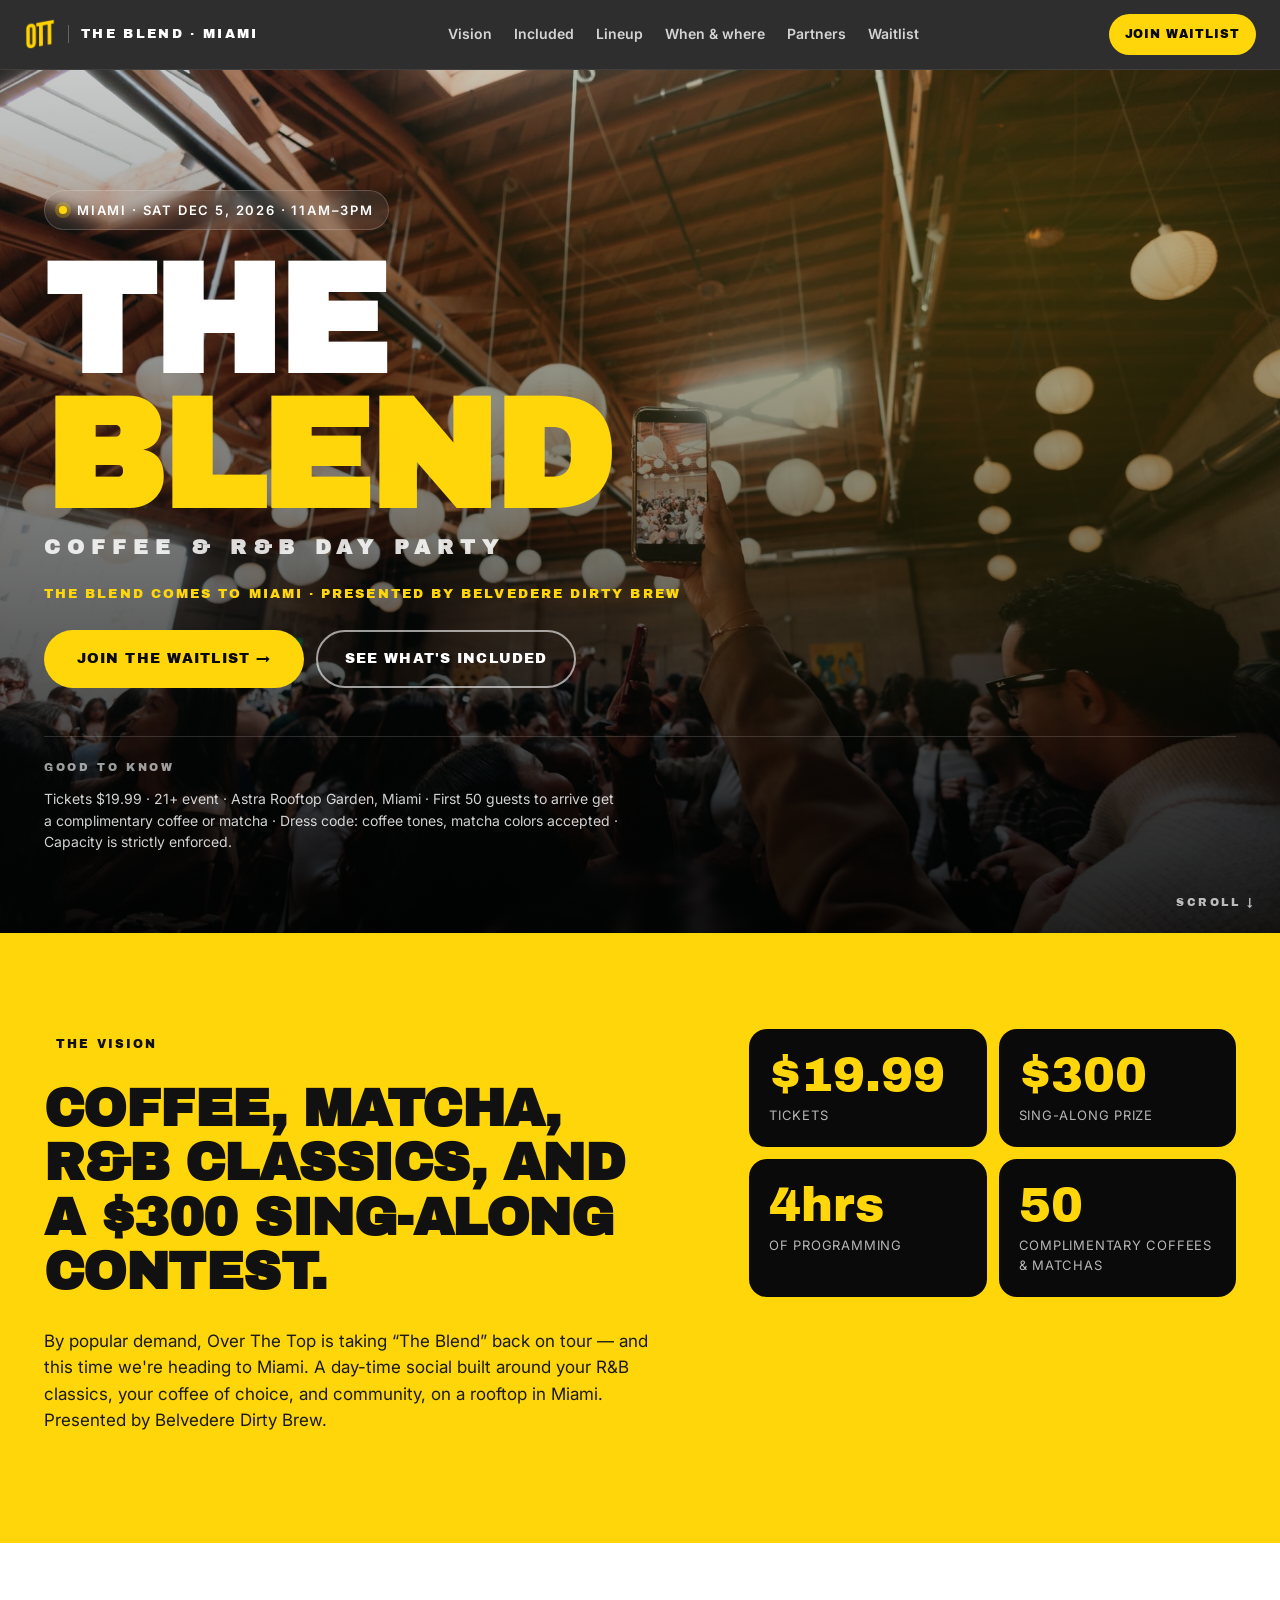
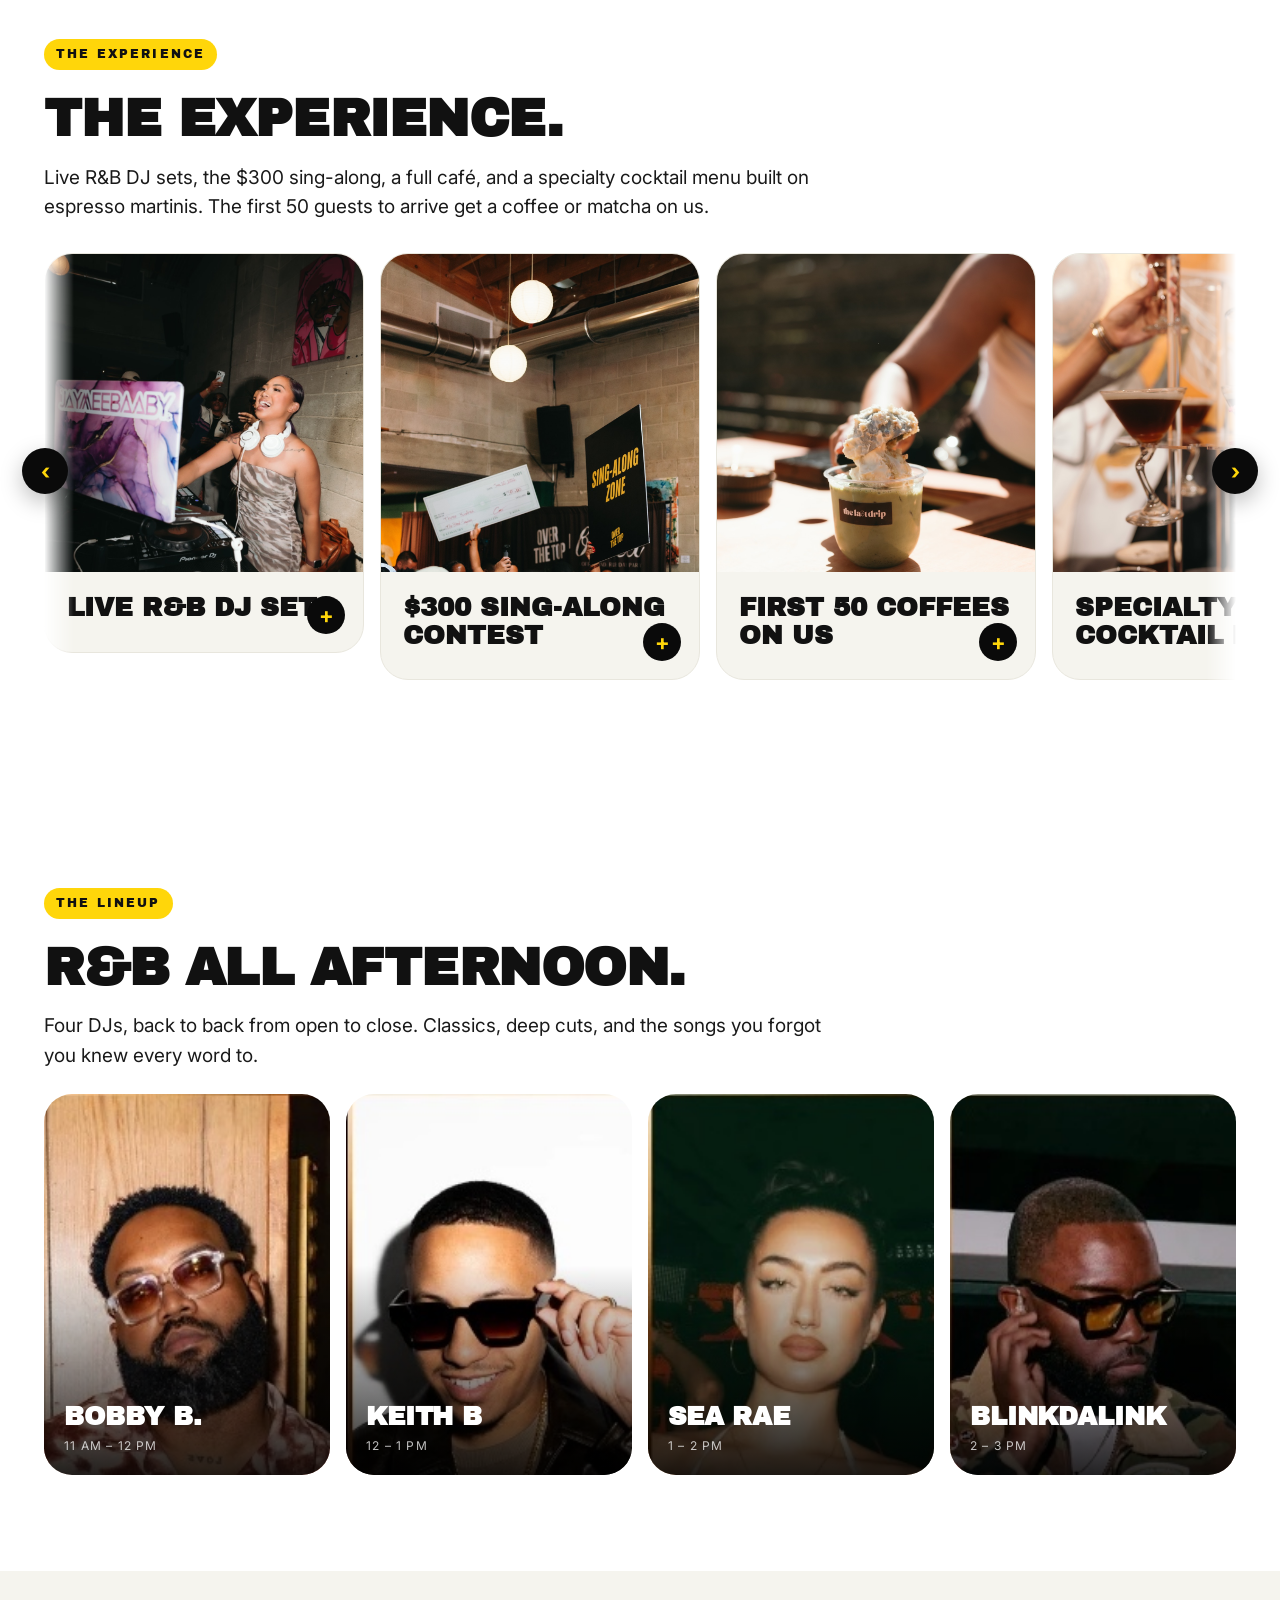
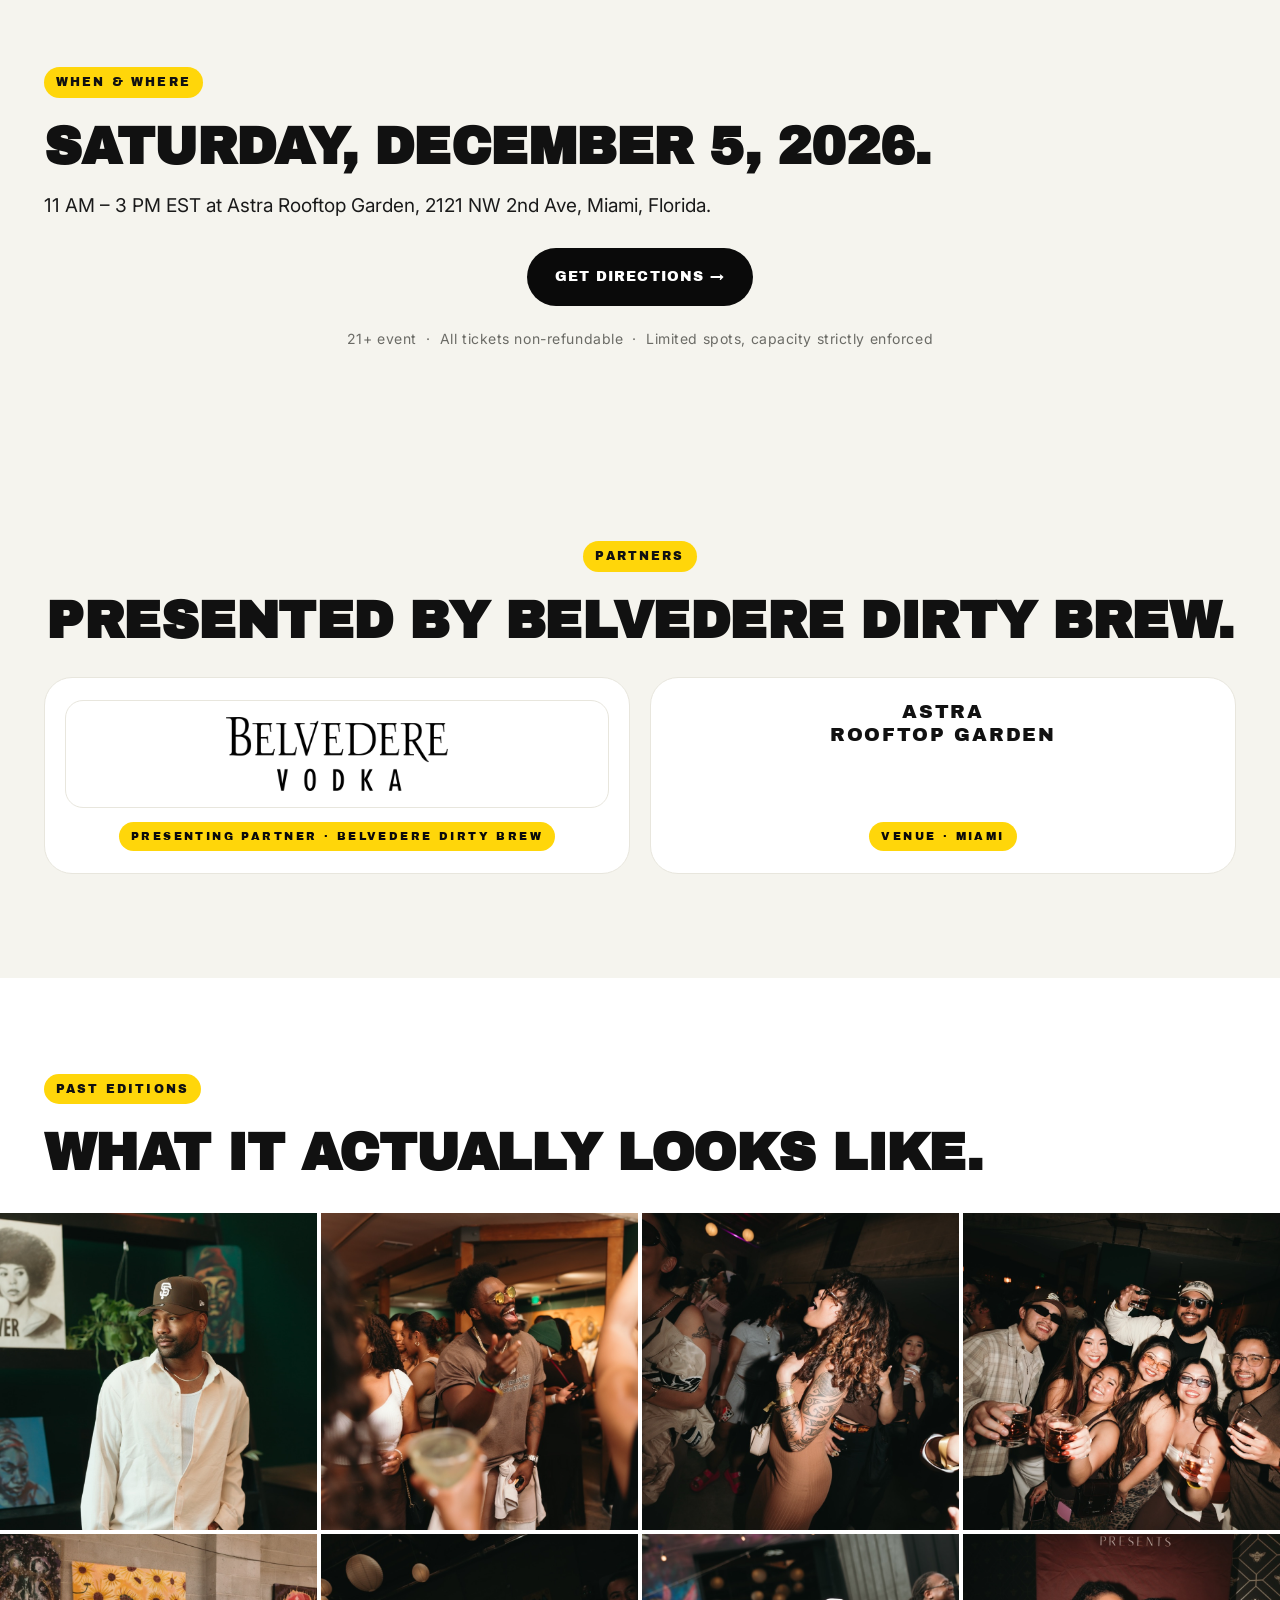
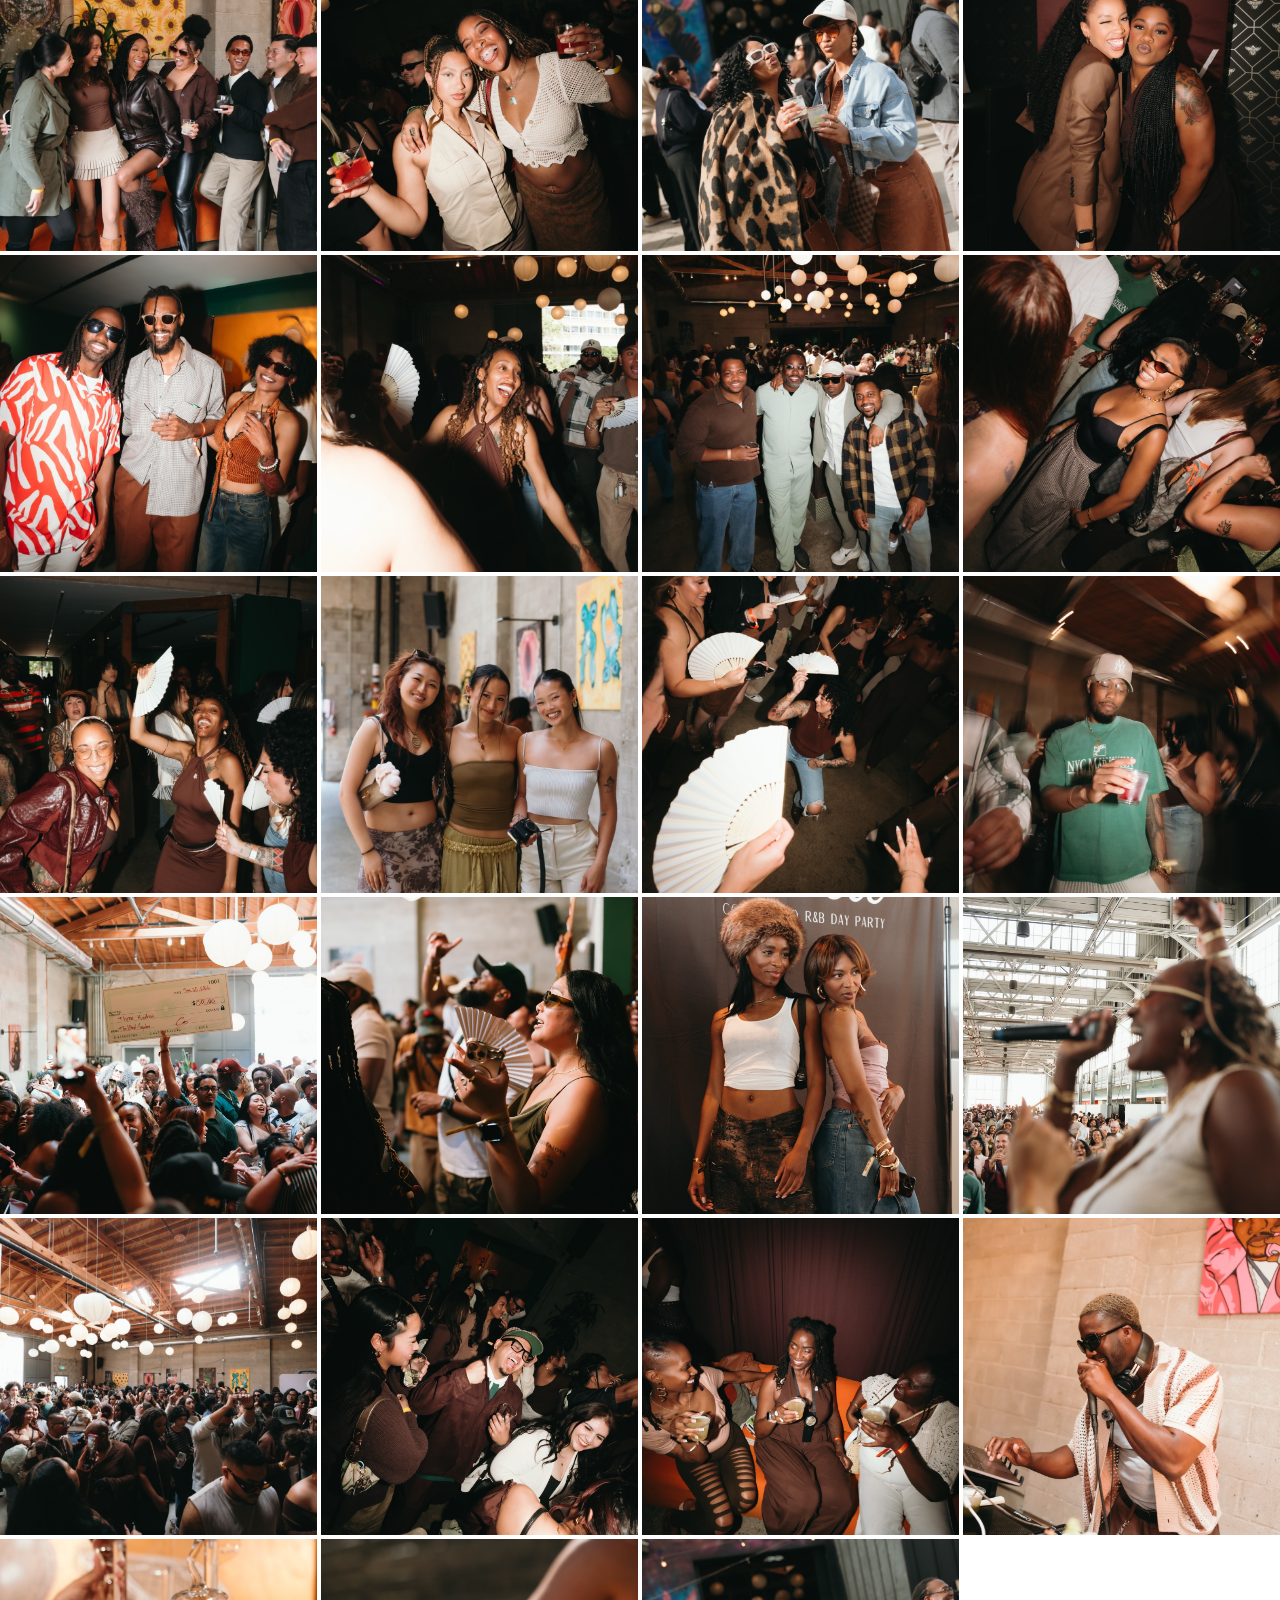
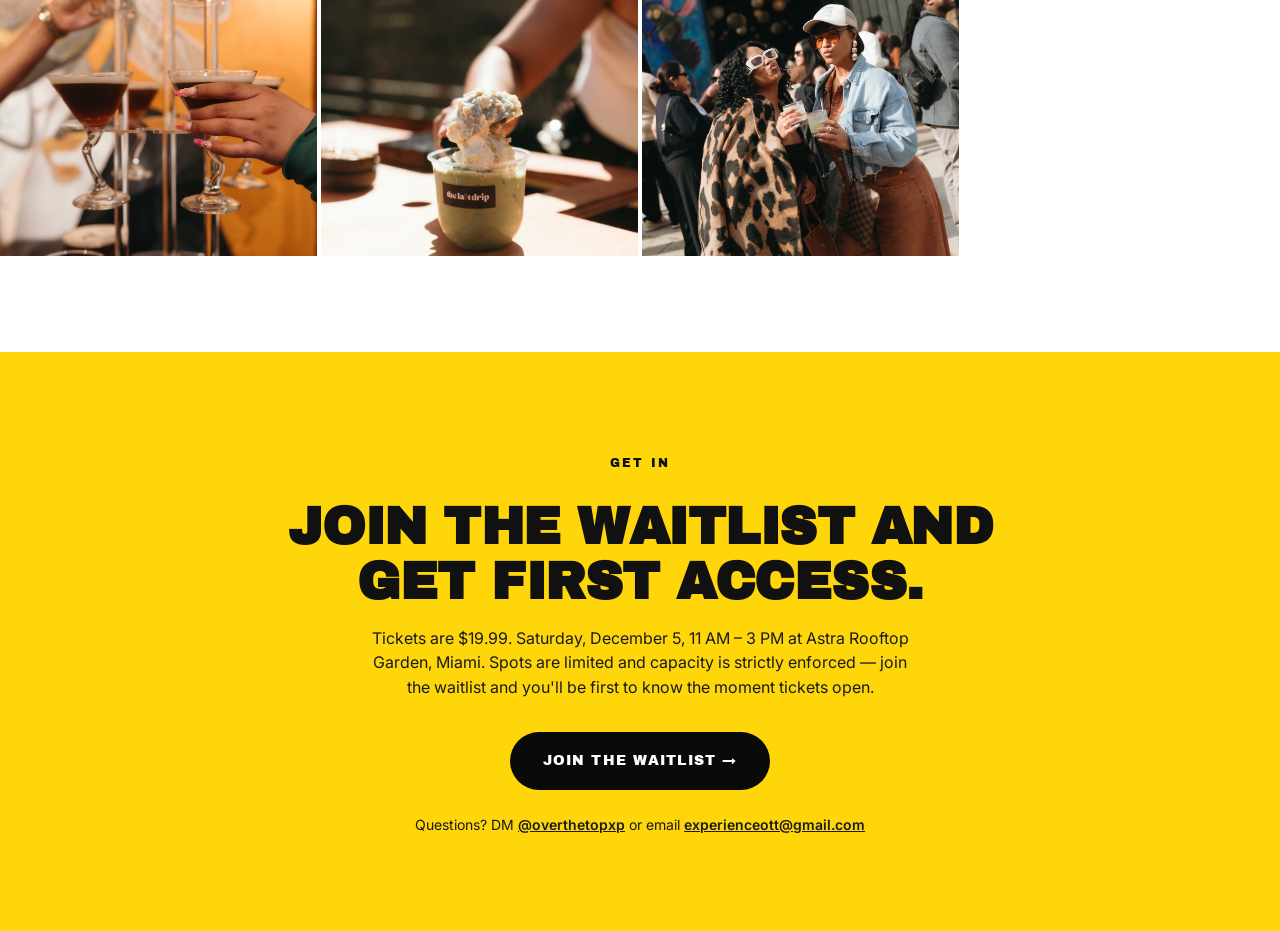
==== commit 4aa8b7b4: "Miami: confirmed DJ lineup and the venue street address The flyer confirms all four sets, so the TBA" ====
--- a/index.html
+++ b/index.html
@@ -147,11 +147,11 @@
         <div class="rail__track">
 
           <article class="card card--rail" data-card>
-            <img class="card__img" src="images/dj set.jpg" alt="A live R&amp;B DJ set at The Blend" />
+            <img class="card__img" src="images/dj-set.jpg" alt="A live R&amp;B DJ set at The Blend" />
             <div class="card__body">
               <h3 class="card__title">Live R&amp;B DJ Sets</h3>
               <div class="card__expand">
-                <p>R&amp;B classics all afternoon. DJ lineup to be announced.</p>
+                <p>R&amp;B classics all afternoon. Bobby B., Keith B, Sea Rae and Blinkdalink, back to back from open to close.</p>
               </div>
               <button class="card__toggle" aria-label="Expand">+</button>
             </div>
@@ -282,28 +282,47 @@
   </div>
 </section>
 
-<!-- DJ LINEUP. TODO(miami): swap the TBA tiles for DJ photos as names confirm (3:4 tiles, 1400px tall). -->
+<!-- DJ LINEUP. Photos are cropped from the event flyer, so they are only 184x245 -
+     swap in the originals if they ever look soft. Tiles are 3:4 to match .dj. -->
 <section class="band" id="lineup">
   <div class="container">
     <span class="kicker">The lineup</span>
     <h2 class="h2">R&amp;B all afternoon.</h2>
     <p class="lede" style="margin:-12px 0 24px; max-width:780px;">
-      Live R&amp;B DJ sets from open to close. Classics, deep cuts, and the songs you forgot you knew every word to.
-      Names announced soon &mdash; join the waitlist and we'll tell you first.
+      Four DJs, back to back from open to close. Classics, deep cuts, and the songs you forgot you knew every
+      word to.
     </p>
 
     <div class="dj-grid">
       <article class="dj">
+        <img class="dj__img" src="images/dj-bobby-b.jpg" alt="Bobby B." />
         <div class="dj__overlay">
-          <h3 class="dj__name">Lineup TBA</h3>
-          <p class="dj__role">Announced soon</p>
+          <h3 class="dj__name">Bobby B.</h3>
+          <p class="dj__role">11 AM &ndash; 12 PM</p>
         </div>
       </article>
 
       <article class="dj">
+        <img class="dj__img" src="images/dj-keith-b.jpg" alt="Keith B" />
         <div class="dj__overlay">
-          <h3 class="dj__name">More TBA</h3>
-          <p class="dj__role">Announced soon</p>
+          <h3 class="dj__name">Keith B</h3>
+          <p class="dj__role">12 &ndash; 1 PM</p>
+        </div>
+      </article>
+
+      <article class="dj">
+        <img class="dj__img" src="images/dj-sea-rae.jpg" alt="Sea Rae" />
+        <div class="dj__overlay">
+          <h3 class="dj__name">Sea Rae</h3>
+          <p class="dj__role">1 &ndash; 2 PM</p>
+        </div>
+      </article>
+
+      <article class="dj">
+        <img class="dj__img" src="images/dj-blinkdalink.jpg" alt="Blinkdalink" />
+        <div class="dj__overlay">
+          <h3 class="dj__name">Blinkdalink</h3>
+          <p class="dj__role">2 &ndash; 3 PM</p>
         </div>
       </article>
     </div>
@@ -316,10 +335,10 @@
     <span class="kicker">When &amp; where</span>
     <h2 class="h2">Saturday, December 5, 2026.</h2>
     <p class="lede" style="margin:-12px 0 28px; max-width:780px;">
-      11 AM &ndash; 3 PM EST at Astra Rooftop Garden, Northwest 2nd Avenue, Miami, Florida.
+      11 AM &ndash; 3 PM EST at Astra Rooftop Garden, 2121 NW 2nd Ave, Miami, Florida.
     </p>
     <div class="cta-row">
-      <a class="btn btn--black btn--lg" href="https://www.google.com/maps/search/?api=1&amp;query=Astra%20Rooftop%20Garden%20Northwest%202nd%20Avenue%20Miami%20FL" target="_blank" rel="noopener">Get directions &#8594;</a>
+      <a class="btn btn--black btn--lg" href="https://www.google.com/maps/search/?api=1&amp;query=Astra%20Rooftop%20Garden%2C%202121%20NW%202nd%20Ave%2C%20Miami%2C%20FL" target="_blank" rel="noopener">Get directions &#8594;</a>
     </div>
     <p style="text-align:center; margin:22px 0 0; font-size:14px; color:var(--gray-500); letter-spacing:.04em;">
       21+ event &nbsp;·&nbsp; All tickets non-refundable &nbsp;·&nbsp; Limited spots, capacity strictly enforced
--- a/styles.css
+++ b/styles.css
@@ -866,7 +866,9 @@
   .dj-grid { grid-template-columns: repeat(2, 1fr); }
 }
 @media (min-width: 900px) {
-  .dj-grid { grid-template-columns: repeat(5, 1fr); gap: 16px; }
+  /* Exactly four DJs on the Miami bill, so four columns fill the row.
+     Revisit if the lineup grows. */
+  .dj-grid { grid-template-columns: repeat(4, 1fr); gap: 16px; }
 }
 
 /* ============ PARTNERS ============ */
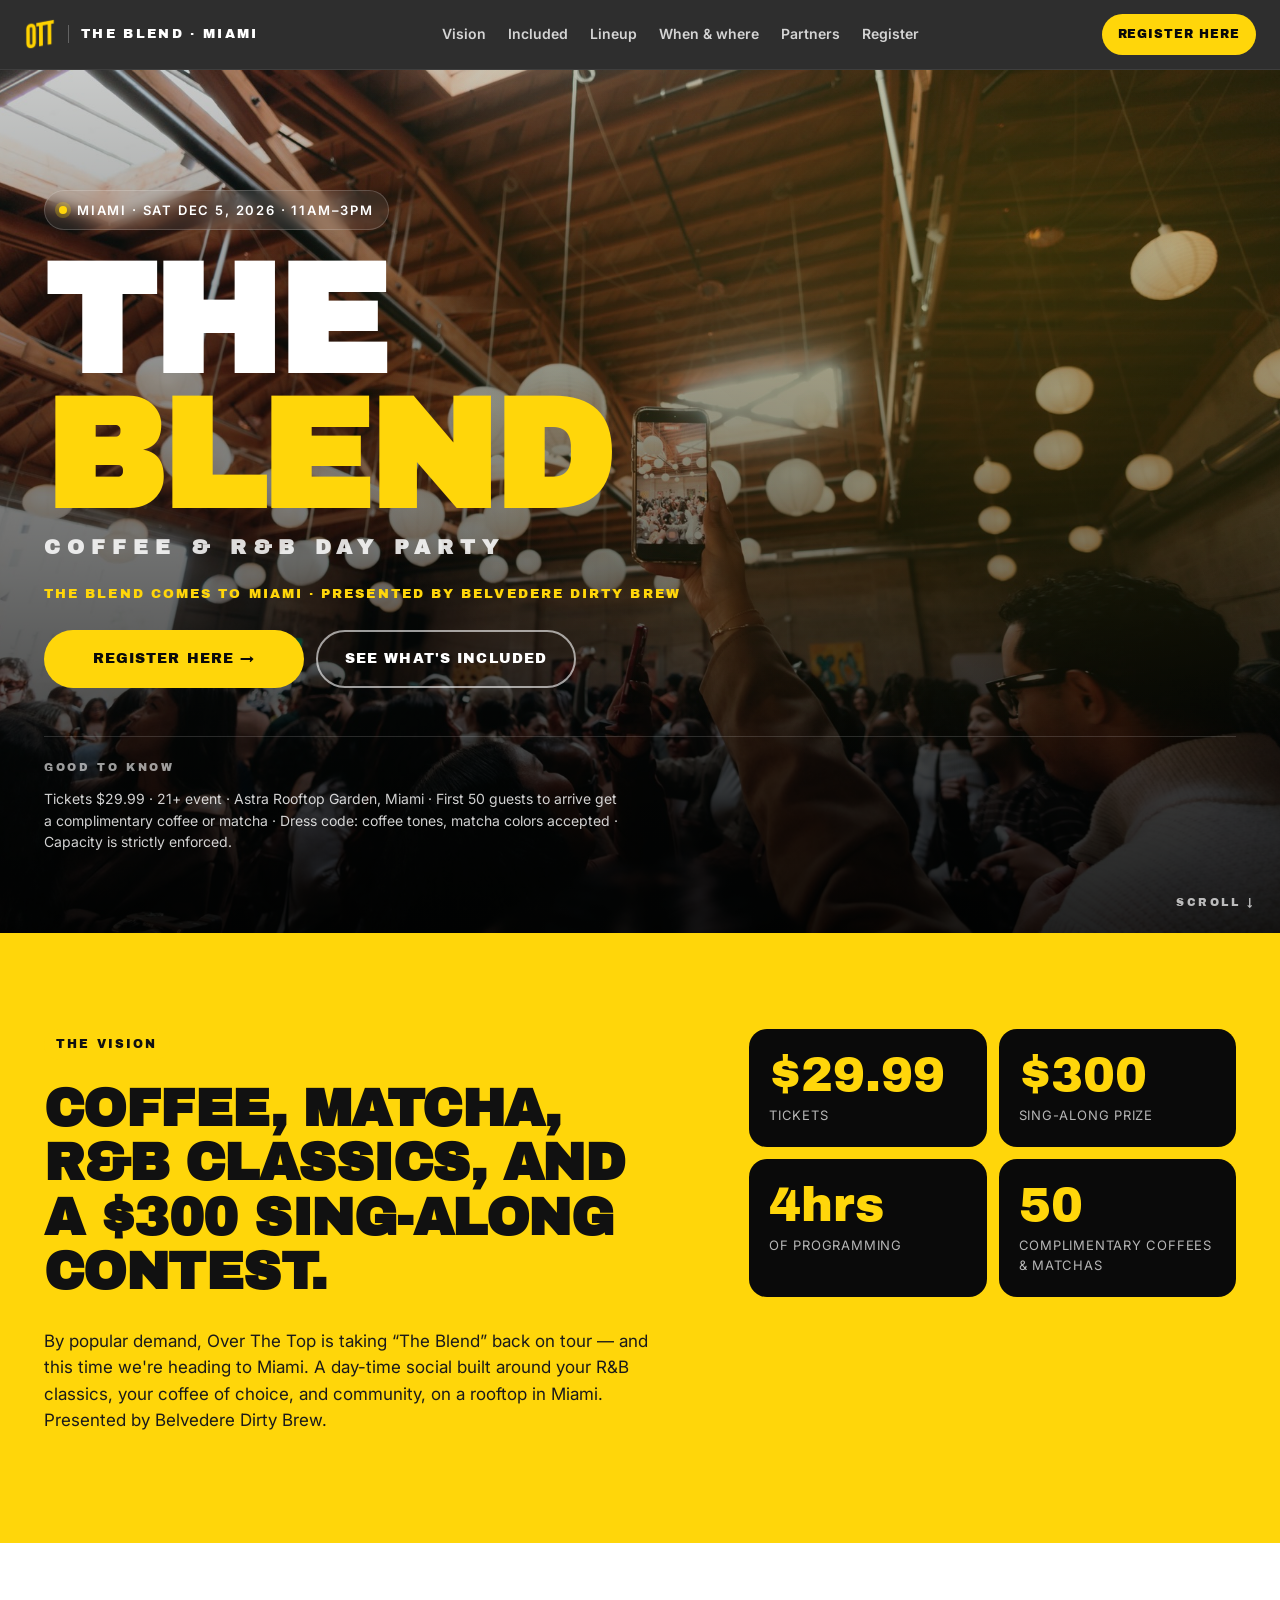
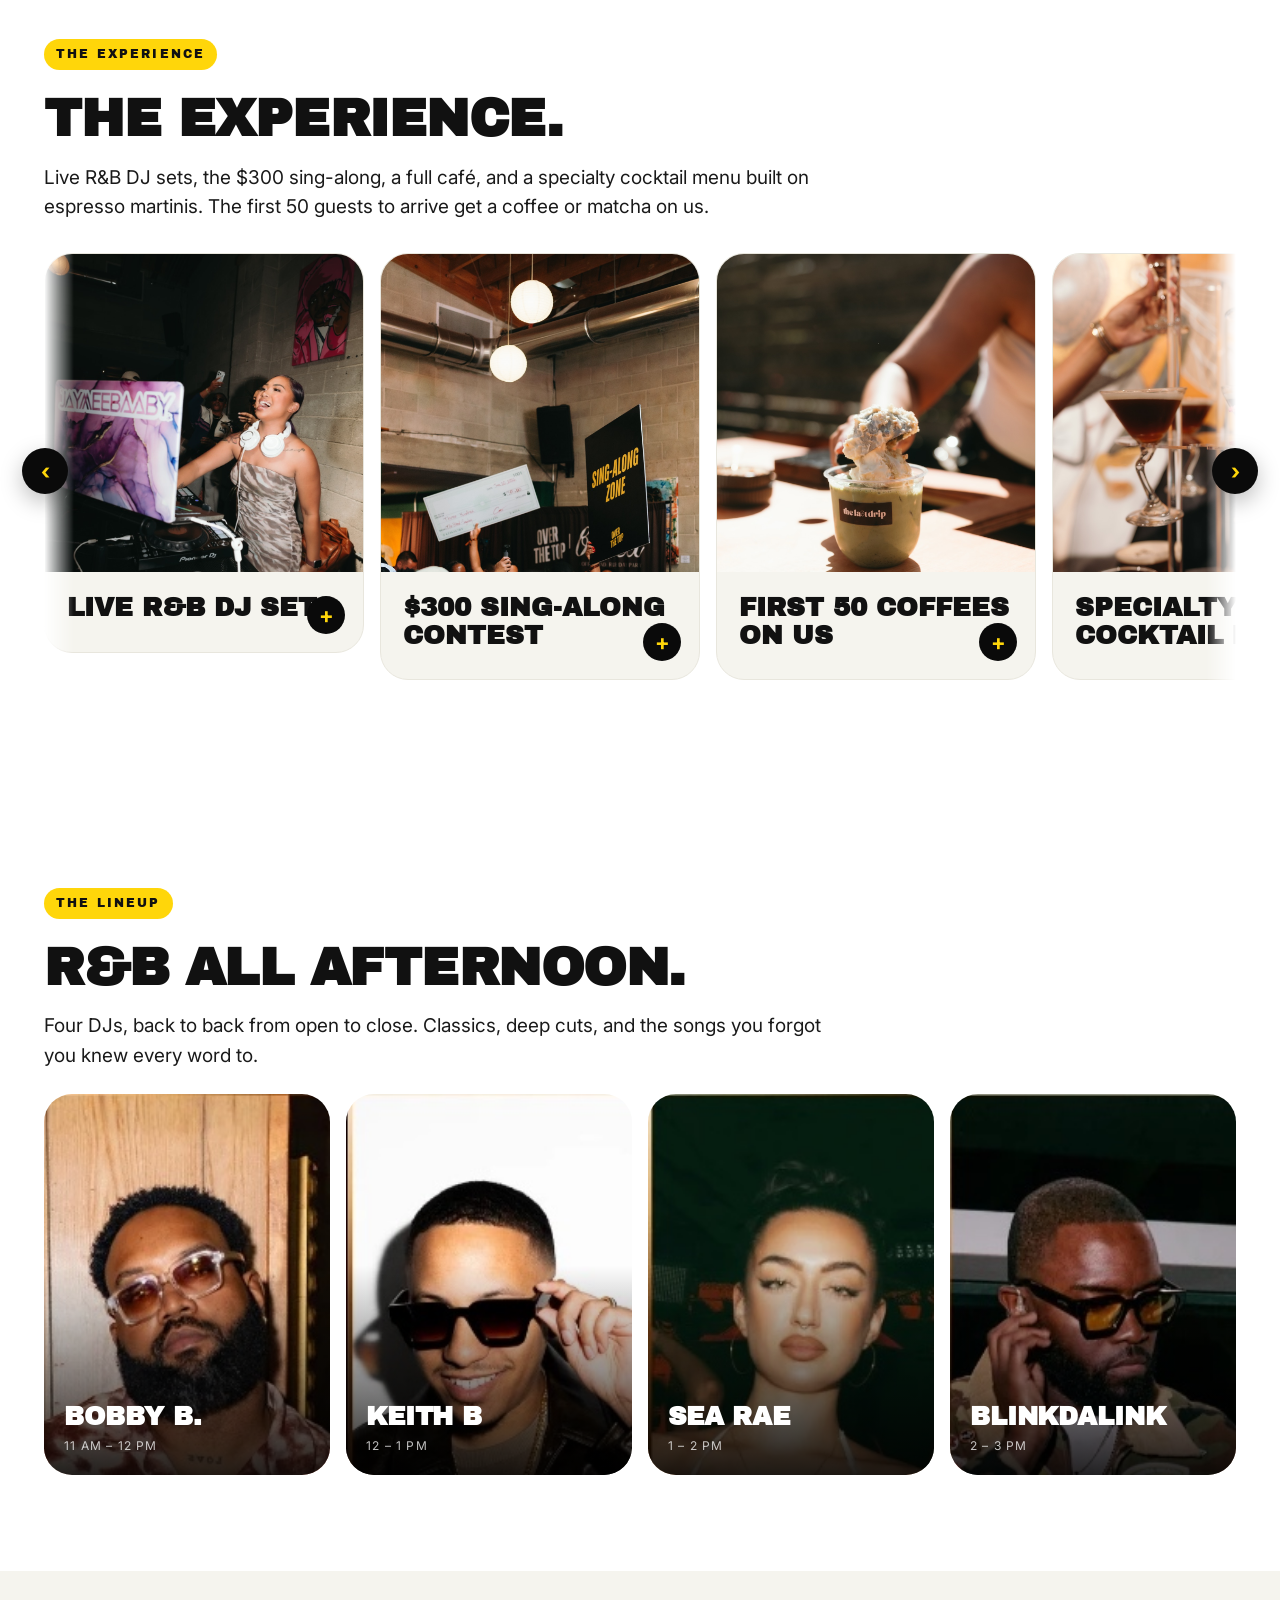
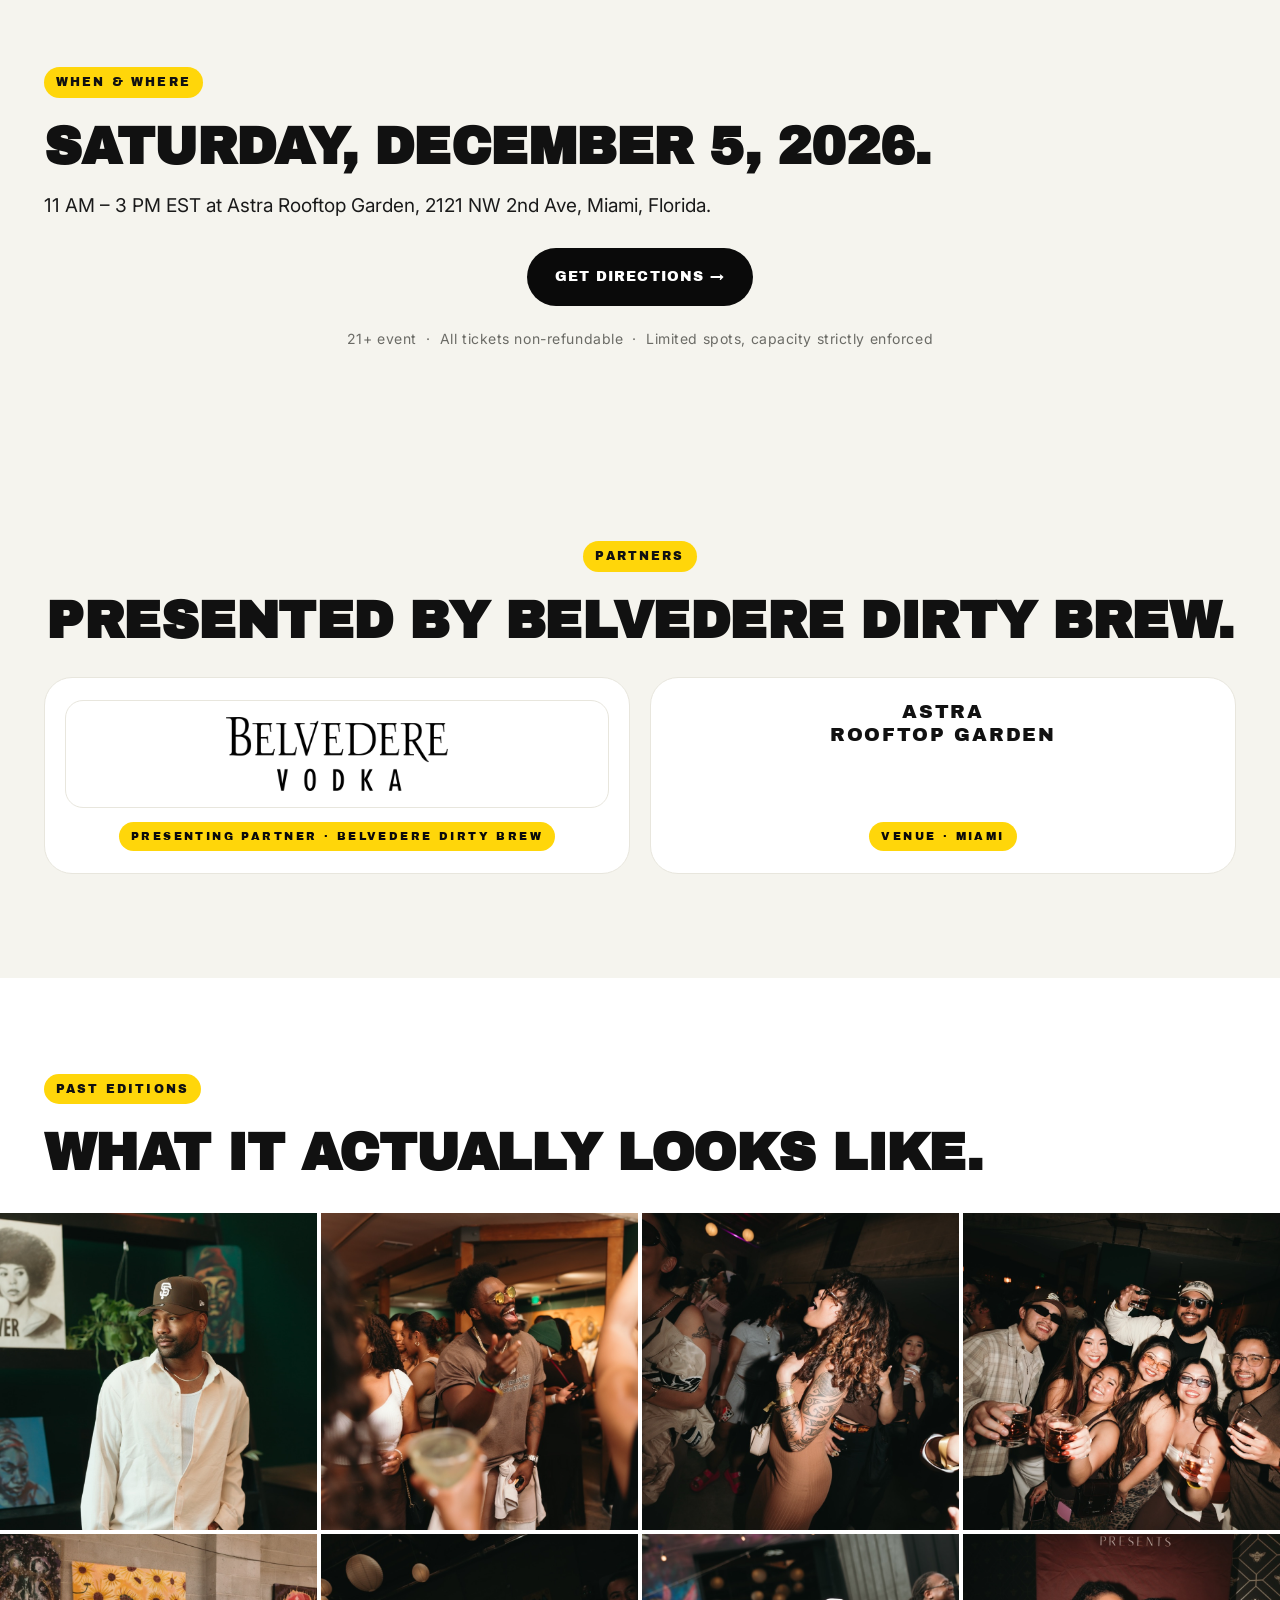
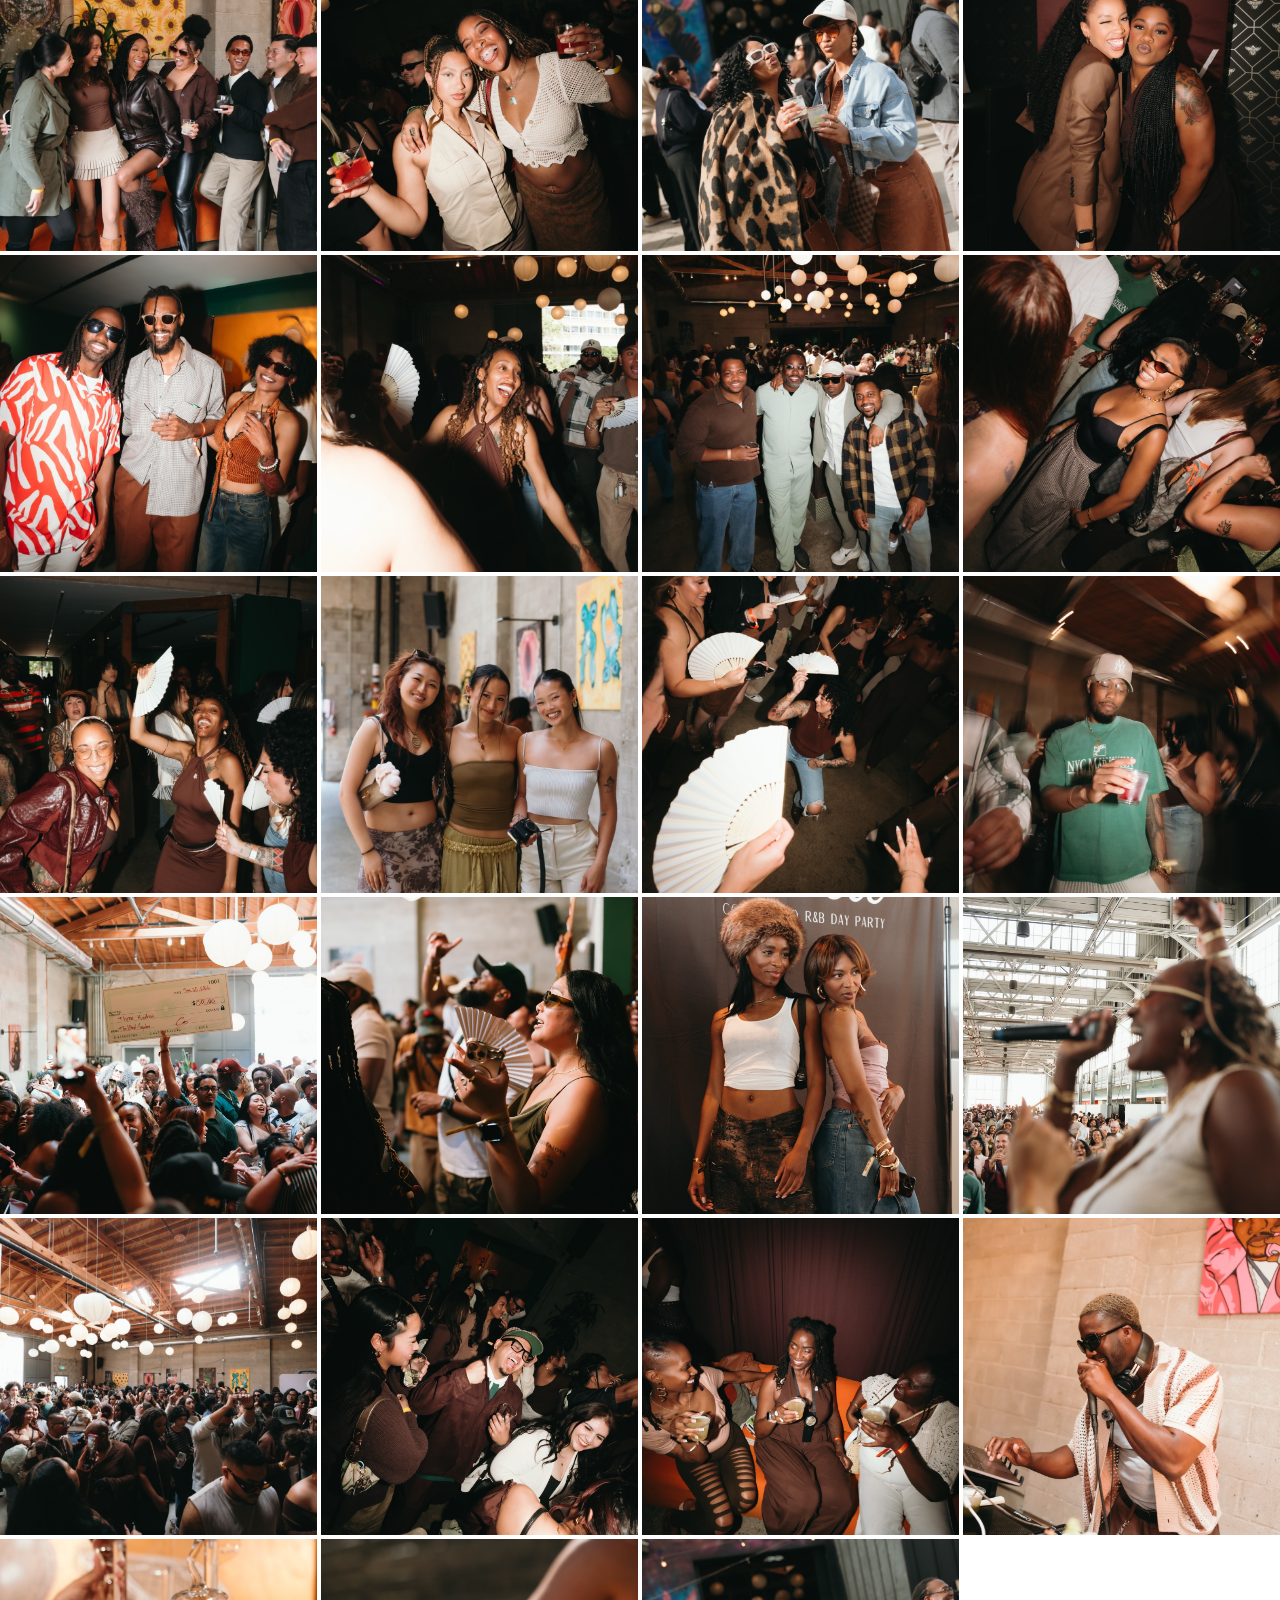
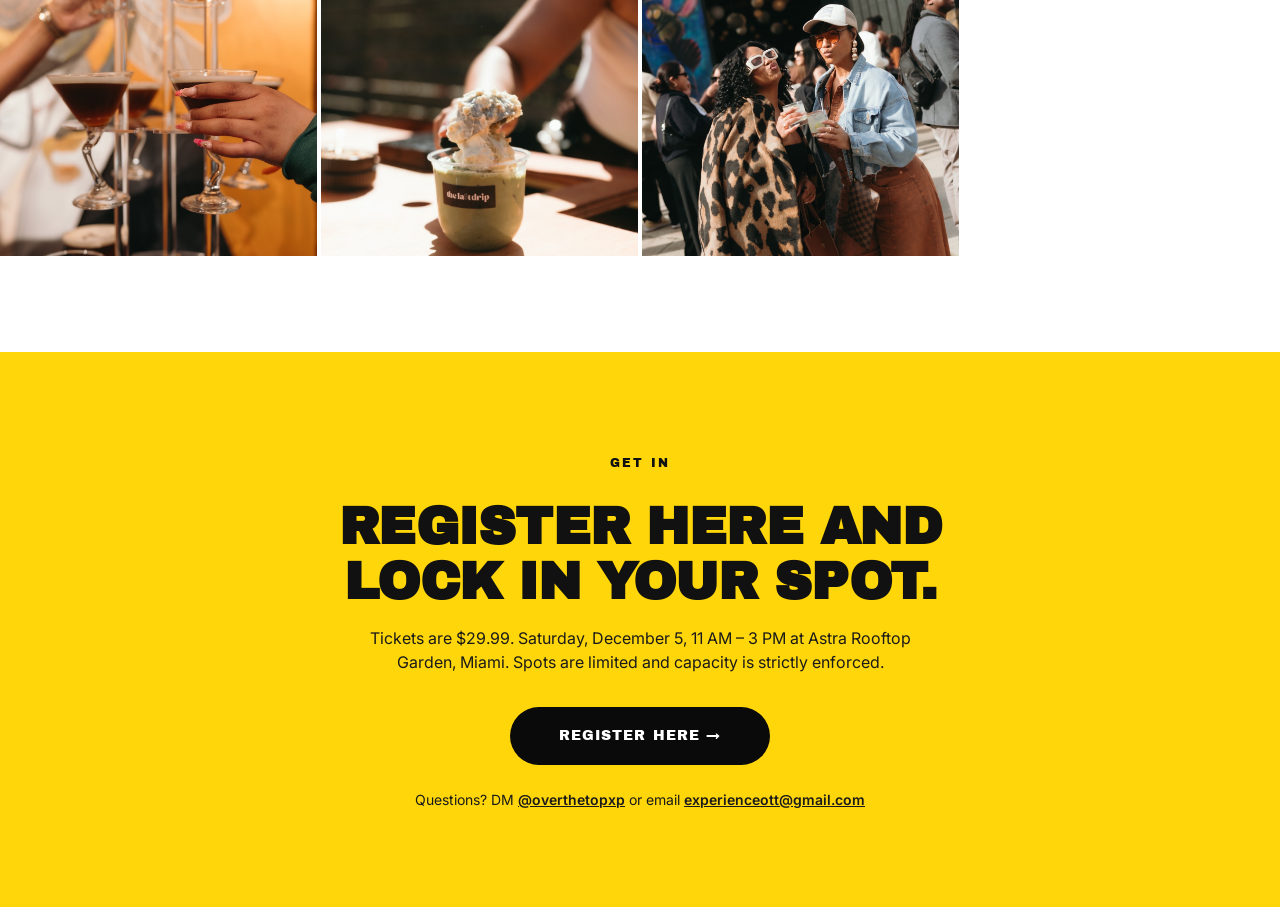
==== commit 3aa61bf0: "Switch CTAs from waitlist to register, and correct the ticket price Sales opened 2026-10-26, so ever" ====
--- a/index.html
+++ b/index.html
@@ -5,10 +5,10 @@
 <meta name="viewport" content="width=device-width, initial-scale=1, viewport-fit=cover" />
 <meta name="theme-color" content="#FFD60A" />
 <title>The Blend: Coffee &amp; R&amp;B Day Party · Miami · December 5, 2026</title>
-<meta name="description" content="The Blend comes to Miami. Over The Top's Coffee &amp; R&amp;B Day Party, presented by Belvedere Dirty Brew, on Saturday, December 5, 2026, 11AM-3PM at Astra Rooftop Garden. R&amp;B classics, coffee &amp; matcha, espresso martinis, and a $300 sing-along. Tickets $19.99. Join the waitlist. 21+." />
+<meta name="description" content="The Blend comes to Miami. Over The Top's Coffee &amp; R&amp;B Day Party, presented by Belvedere Dirty Brew, on Saturday, December 5, 2026, 11AM-3PM at Astra Rooftop Garden. R&amp;B classics, coffee &amp; matcha, espresso martinis, and a $300 sing-along. Tickets $29.99. Register now. 21+." />
 
 <meta property="og:title" content="The Blend: Coffee &amp; R&amp;B Day Party · Miami · Dec 5, 2026" />
-<meta property="og:description" content="Over The Top's Coffee &amp; R&amp;B Day Party comes to Miami. Saturday, December 5, 2026, 11AM-3PM at Astra Rooftop Garden. Presented by Belvedere Dirty Brew. Join the waitlist. 21+." />
+<meta property="og:description" content="Over The Top's Coffee &amp; R&amp;B Day Party comes to Miami. Saturday, December 5, 2026, 11AM-3PM at Astra Rooftop Garden. Presented by Belvedere Dirty Brew. Register now. 21+." />
 <meta property="og:type" content="website" />
 <meta property="og:image" content="https://gabrielgalarza.github.io/the-blend-coffee-and-rb-miami/images/hero.jpg" />
 
@@ -39,10 +39,10 @@
 <body>
 
 <!--
-  WAITLIST / CHECKOUT
-  Sales had not opened when this page was built, so every CTA opens the
-  SweatPals widget inline, which shows "Notify me" (the waitlist) until sales
-  start and then becomes checkout on its own. No copy change needed on the day.
+  REGISTRATION / CHECKOUT
+  Sales opened 2026-10-26, so every CTA now opens SweatPals checkout inline.
+  The same widget served the waitlist before sales opened and switched itself
+  over, which is why the markup did not change - only the button copy did.
 
   Pattern (same as Blend Fest / SF Fit Fest): an OTT-styled pill button renders
   normally and a transparent SweatPals iframe sits on top of it. The click lands
@@ -65,12 +65,12 @@
     <a href="#lineup">Lineup</a>
     <a href="#venue">When &amp; where</a>
     <a href="#partners">Partners</a>
-    <a href="#register">Waitlist</a>
+    <a href="#register">Register</a>
   </nav>
   <span class="rsvp-trigger">
-    <a class="btn btn--small btn--yellow" data-register href="https://sweatpals.com/event/the-blend-coffee-and-rb-miami" tabindex="-1" aria-hidden="true">Join waitlist</a>
-    <iframe class="rsvp-trigger__frame" title="Join the Blend Miami waitlist"
-            src="https://sweatpals.com/embed/the-blend-coffee-and-rb-miami/buy-ticket?priceMode=several&amp;priceTiersJson=%5B%227aec56ef-54bf-4f25-9172-255dfcd33704%22%5D&amp;size=md&amp;colorHex=FFD60A&amp;fontFamily=Inter&amp;buttonText=Join%20waitlist&amp;loader=false"></iframe>
+    <a class="btn btn--small btn--yellow" data-register href="https://sweatpals.com/event/the-blend-coffee-and-rb-miami" tabindex="-1" aria-hidden="true">Register here</a>
+    <iframe class="rsvp-trigger__frame" title="Register for The Blend Miami"
+            src="https://sweatpals.com/embed/the-blend-coffee-and-rb-miami/buy-ticket?priceMode=several&amp;priceTiersJson=%5B%227aec56ef-54bf-4f25-9172-255dfcd33704%22%5D&amp;size=md&amp;colorHex=FFD60A&amp;fontFamily=Inter&amp;buttonText=Register%20here&amp;loader=false"></iframe>
   </span>
 </header>
 
@@ -90,16 +90,16 @@
     <p style="font-family:var(--display); font-size:13px; letter-spacing:.16em; text-transform:uppercase; color:var(--yellow); margin:0 0 26px;">The Blend comes to Miami · Presented by Belvedere Dirty Brew</p>
     <div class="hero__ctas">
       <span class="rsvp-trigger">
-        <a class="btn btn--yellow btn--lg" data-register href="https://sweatpals.com/event/the-blend-coffee-and-rb-miami" tabindex="-1" aria-hidden="true">Join the waitlist &#8594;</a>
-        <iframe class="rsvp-trigger__frame" title="Join the Blend Miami waitlist"
-                src="https://sweatpals.com/embed/the-blend-coffee-and-rb-miami/buy-ticket?priceMode=several&amp;priceTiersJson=%5B%227aec56ef-54bf-4f25-9172-255dfcd33704%22%5D&amp;size=lg&amp;colorHex=FFD60A&amp;fontFamily=Inter&amp;buttonText=Join%20the%20waitlist&amp;loader=false"></iframe>
+        <a class="btn btn--yellow btn--lg" data-register href="https://sweatpals.com/event/the-blend-coffee-and-rb-miami" tabindex="-1" aria-hidden="true">Register here &#8594;</a>
+        <iframe class="rsvp-trigger__frame" title="Register for The Blend Miami"
+                src="https://sweatpals.com/embed/the-blend-coffee-and-rb-miami/buy-ticket?priceMode=several&amp;priceTiersJson=%5B%227aec56ef-54bf-4f25-9172-255dfcd33704%22%5D&amp;size=lg&amp;colorHex=FFD60A&amp;fontFamily=Inter&amp;buttonText=Register%20here&amp;loader=false"></iframe>
       </span>
       <a class="btn btn--ghost btn--lg" href="#included">See what's included</a>
     </div>
     <div class="hero__partners">
       <span class="hero__partners-label">Good to know</span>
       <p style="font-size:14px; color:rgba(255,255,255,.82); margin:0; max-width:580px;">
-        Tickets $19.99 · 21+ event · Astra Rooftop Garden, Miami · First 50 guests to arrive get a
+        Tickets $29.99 · 21+ event · Astra Rooftop Garden, Miami · First 50 guests to arrive get a
         complimentary coffee or matcha · Dress code: coffee tones, matcha colors accepted ·
         Capacity is strictly enforced.
       </p>
@@ -122,7 +122,7 @@
         </p>
       </div>
       <div class="vision__stats">
-        <div class="stat"><div class="stat__num">$19.99</div><div class="stat__label">Tickets</div></div>
+        <div class="stat"><div class="stat__num">$29.99</div><div class="stat__label">Tickets</div></div>
         <div class="stat"><div class="stat__num">$300</div><div class="stat__label">Sing-along prize</div></div>
         <div class="stat"><div class="stat__num">4hrs</div><div class="stat__label">Of programming</div></div>
         <div class="stat"><div class="stat__num">50</div><div class="stat__label">Complimentary coffees &amp; matchas</div></div>
@@ -209,9 +209,11 @@
 </section>
 
 <!--
-  VIP / MEMBERS. Hidden for Miami: the SweatPals listing has a single $19.99
-  tier and no VIP tier, so nothing here is sellable yet. Remove `hidden` once a
-  Miami VIP tier exists; the copy below is carried over from Vegas unchanged.
+  VIP / MEMBERS. Still hidden, but no longer because the tier is missing: as of
+  2026-11-11 Miami IS selling VIP (13 sold, $99.99 list, going out around $69.99).
+  It stays hidden because the copy below is Vegas's, carried over unchanged and
+  never checked against what Miami VIP actually includes. Check it, then remove
+  `hidden` - do not just un-hide it.
 -->
 <section class="band band--dark" id="vip" hidden>
   <div class="container">
@@ -401,21 +403,20 @@
   </div>
 </section>
 
-<!-- WAITLIST / REGISTER -->
+<!-- REGISTER -->
 <section class="band band--yellow" id="register">
   <div class="container container--narrow text-center">
     <span class="kicker">Get in</span>
-    <h2 class="h2" style="margin-bottom:16px;">Join the waitlist and get first access.</h2>
+    <h2 class="h2" style="margin-bottom:16px;">Register here and lock in your spot.</h2>
     <p style="margin:0 auto 32px; max-width:560px; font-size:16px; color:var(--ink-2);">
-      Tickets are $19.99. Saturday, December 5, 11 AM &ndash; 3 PM at Astra Rooftop Garden, Miami. Spots are
-      limited and capacity is strictly enforced &mdash; join the waitlist and you'll be first to know the moment
-      tickets open.
+      Tickets are $29.99. Saturday, December 5, 11 AM &ndash; 3 PM at Astra Rooftop Garden, Miami. Spots are
+      limited and capacity is strictly enforced.
     </p>
     <div class="cta-row">
       <span class="rsvp-trigger rsvp-trigger--lg">
-        <a class="btn btn--black btn--lg" data-register href="https://sweatpals.com/event/the-blend-coffee-and-rb-miami" tabindex="-1" aria-hidden="true">Join the waitlist &#8594;</a>
-        <iframe class="rsvp-trigger__frame" title="Join the Blend Miami waitlist"
-                src="https://sweatpals.com/embed/the-blend-coffee-and-rb-miami/buy-ticket?priceMode=several&amp;priceTiersJson=%5B%227aec56ef-54bf-4f25-9172-255dfcd33704%22%5D&amp;size=lg&amp;colorHex=000000&amp;fontFamily=Inter&amp;buttonText=Join%20the%20waitlist&amp;loader=false"></iframe>
+        <a class="btn btn--black btn--lg" data-register href="https://sweatpals.com/event/the-blend-coffee-and-rb-miami" tabindex="-1" aria-hidden="true">Register here &#8594;</a>
+        <iframe class="rsvp-trigger__frame" title="Register for The Blend Miami"
+                src="https://sweatpals.com/embed/the-blend-coffee-and-rb-miami/buy-ticket?priceMode=several&amp;priceTiersJson=%5B%227aec56ef-54bf-4f25-9172-255dfcd33704%22%5D&amp;size=lg&amp;colorHex=000000&amp;fontFamily=Inter&amp;buttonText=Register%20here&amp;loader=false"></iframe>
       </span>
     </div>
     <p style="margin:24px 0 0; font-size:14px; color:var(--ink-2);">
@@ -427,8 +428,8 @@
 
 <!--
   SweatPals checkout script. Must load after the iframes above. It finds the
-  buy-ticket iframes, listens for their click messages and opens the waitlist /
-  checkout modal over this page. enableAutoEmbed=false because every button on
+  buy-ticket iframes, listens for their click messages and opens the checkout
+  modal over this page. enableAutoEmbed=false because every button on
   this page is placed by hand; leaving it true appends a stray second widget.
 -->
 <script src="https://sweatpals.com/static/embed/event/checkout/script.js?priceMode=several&enableAutoEmbed=false&eventAlias=the-blend-coffee-and-rb-miami&size=lg&colorHex=000000&fontFamily=Poppins&priceTiersJson=%255B%25227aec56ef-54bf-4f25-9172-255dfcd33704%2522%255D"></script>
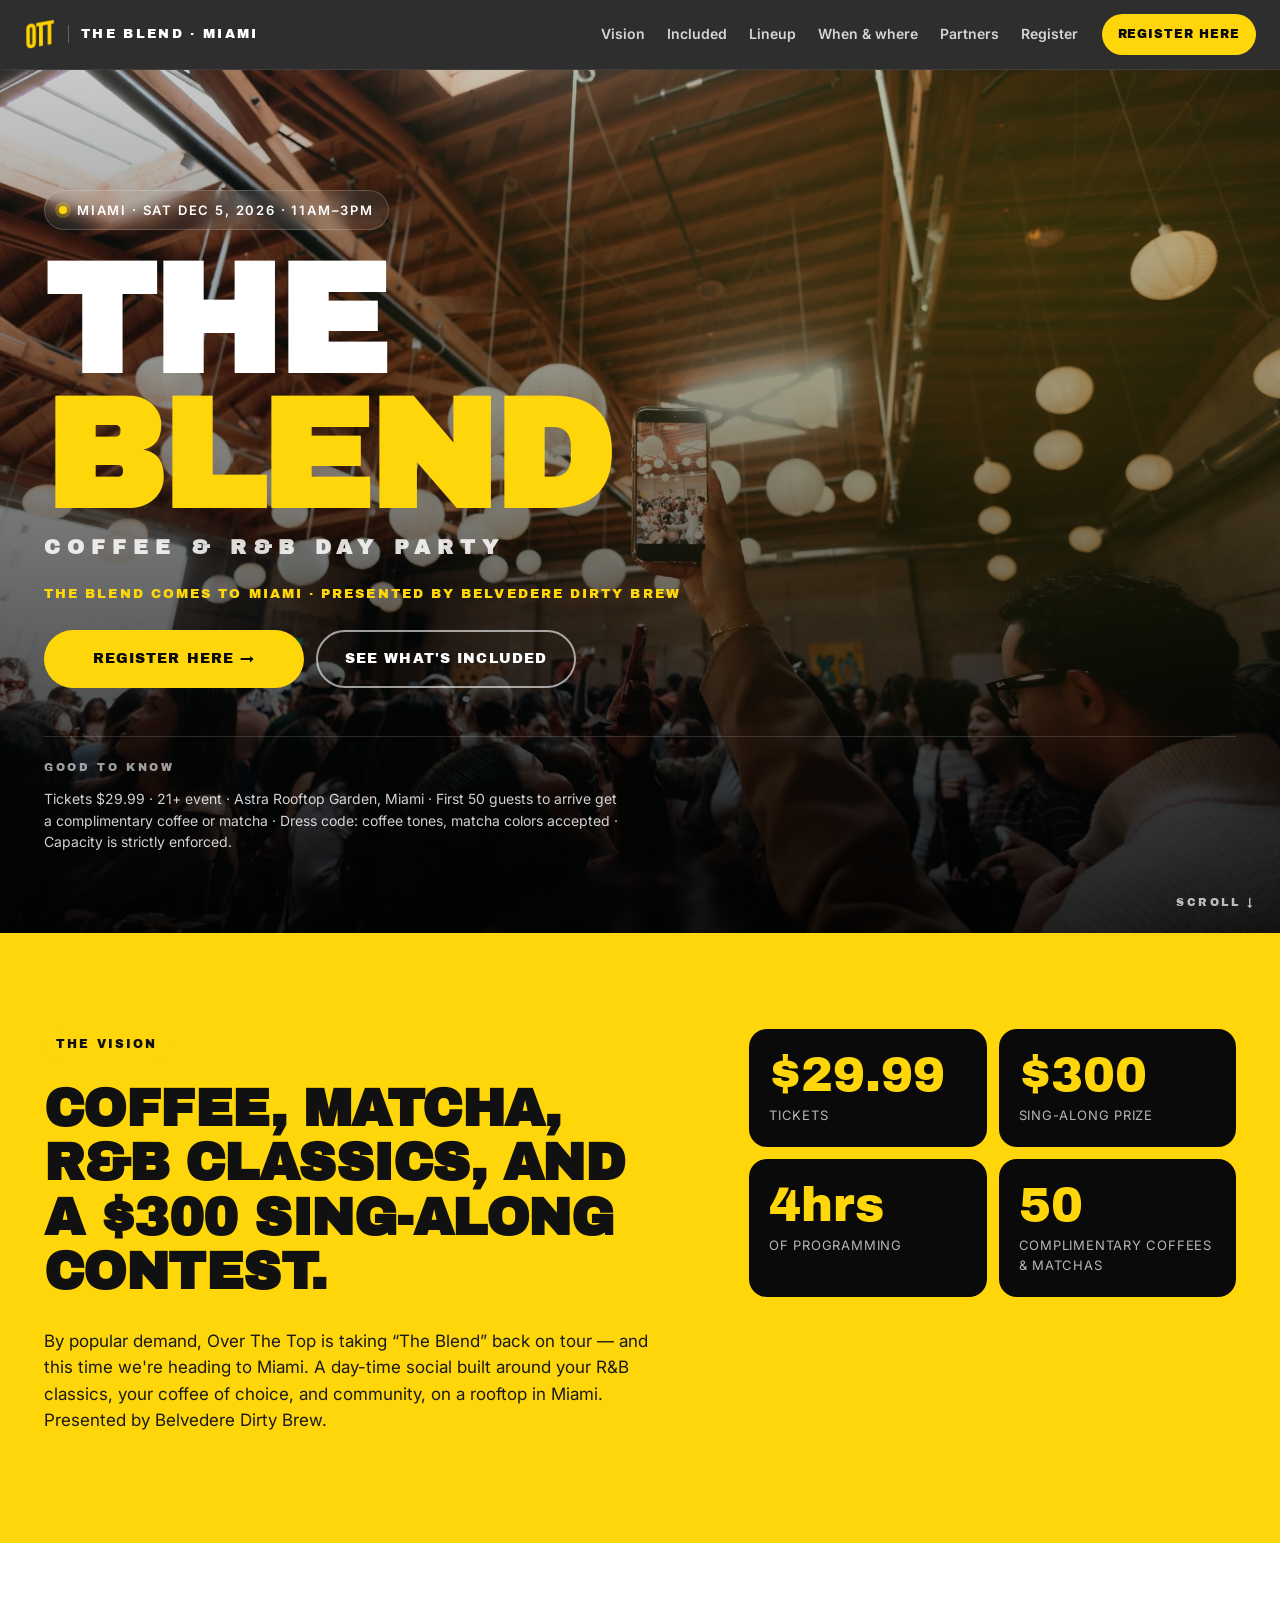
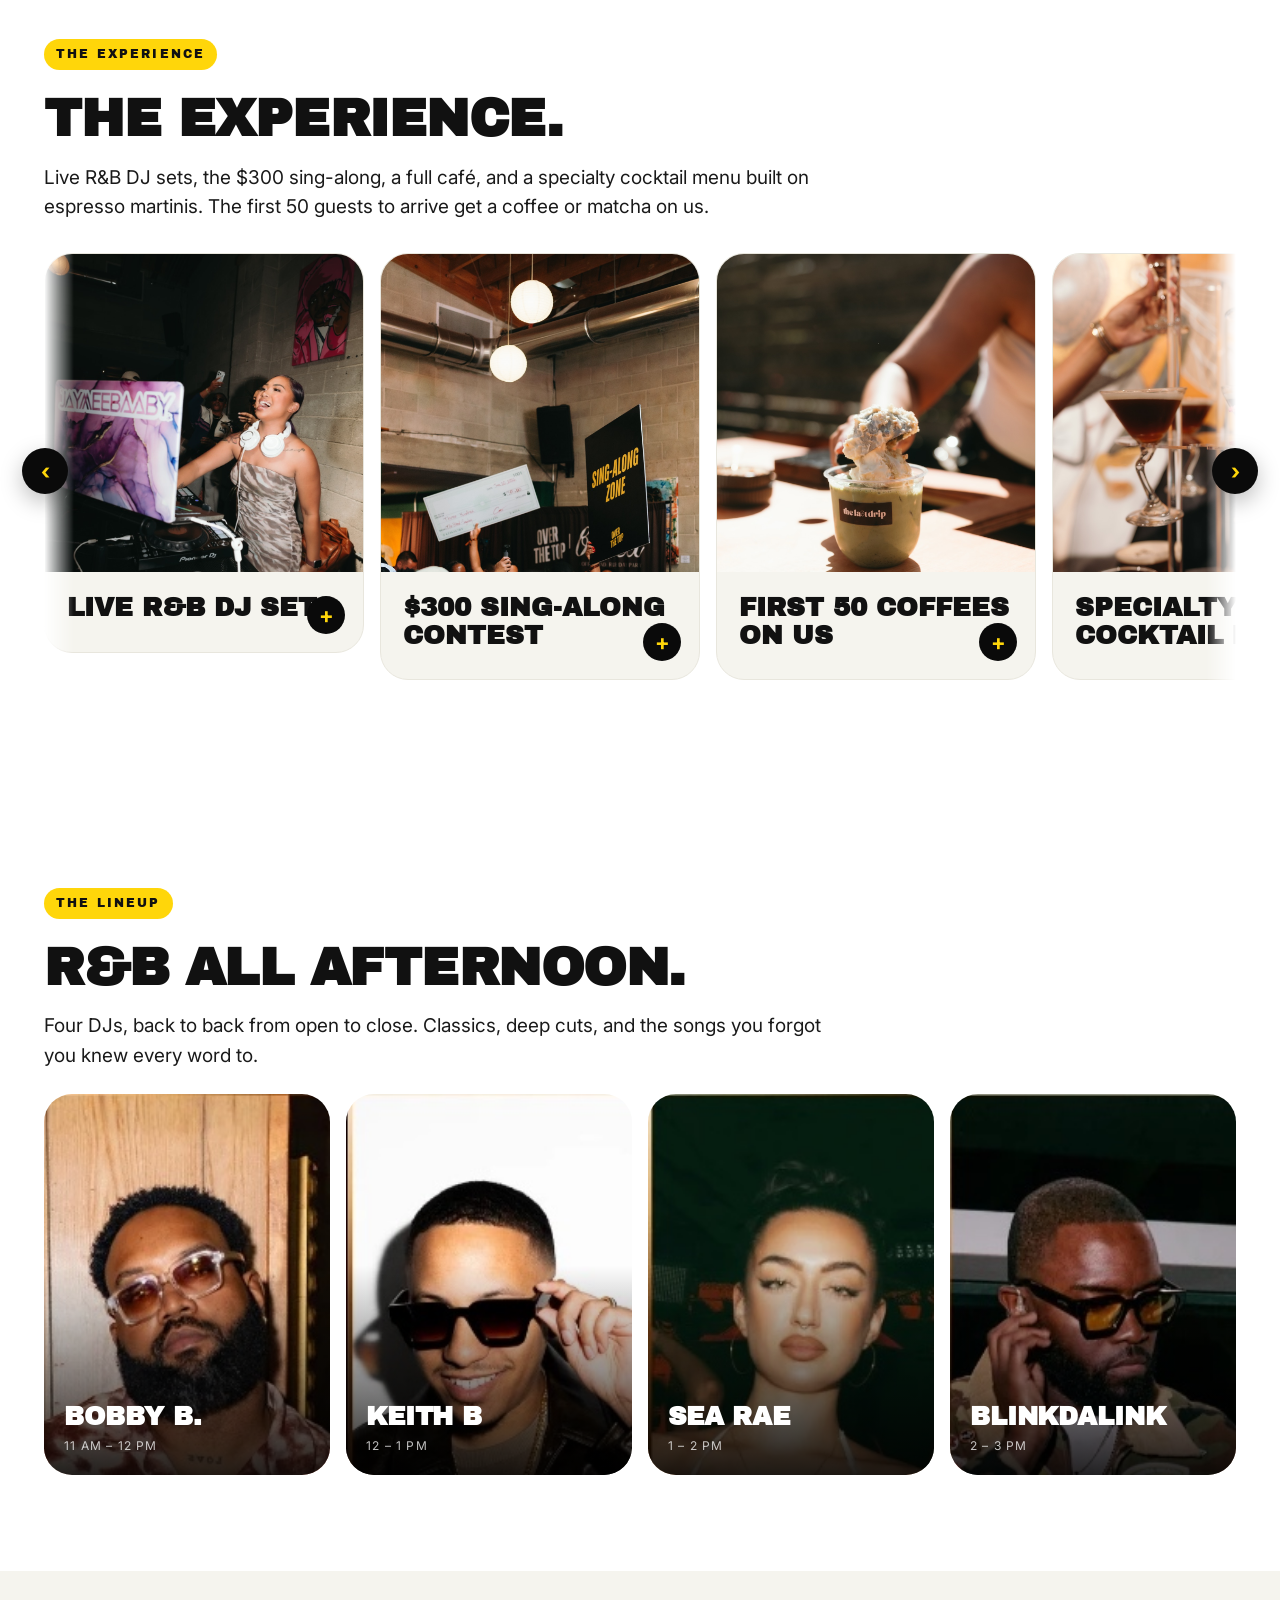
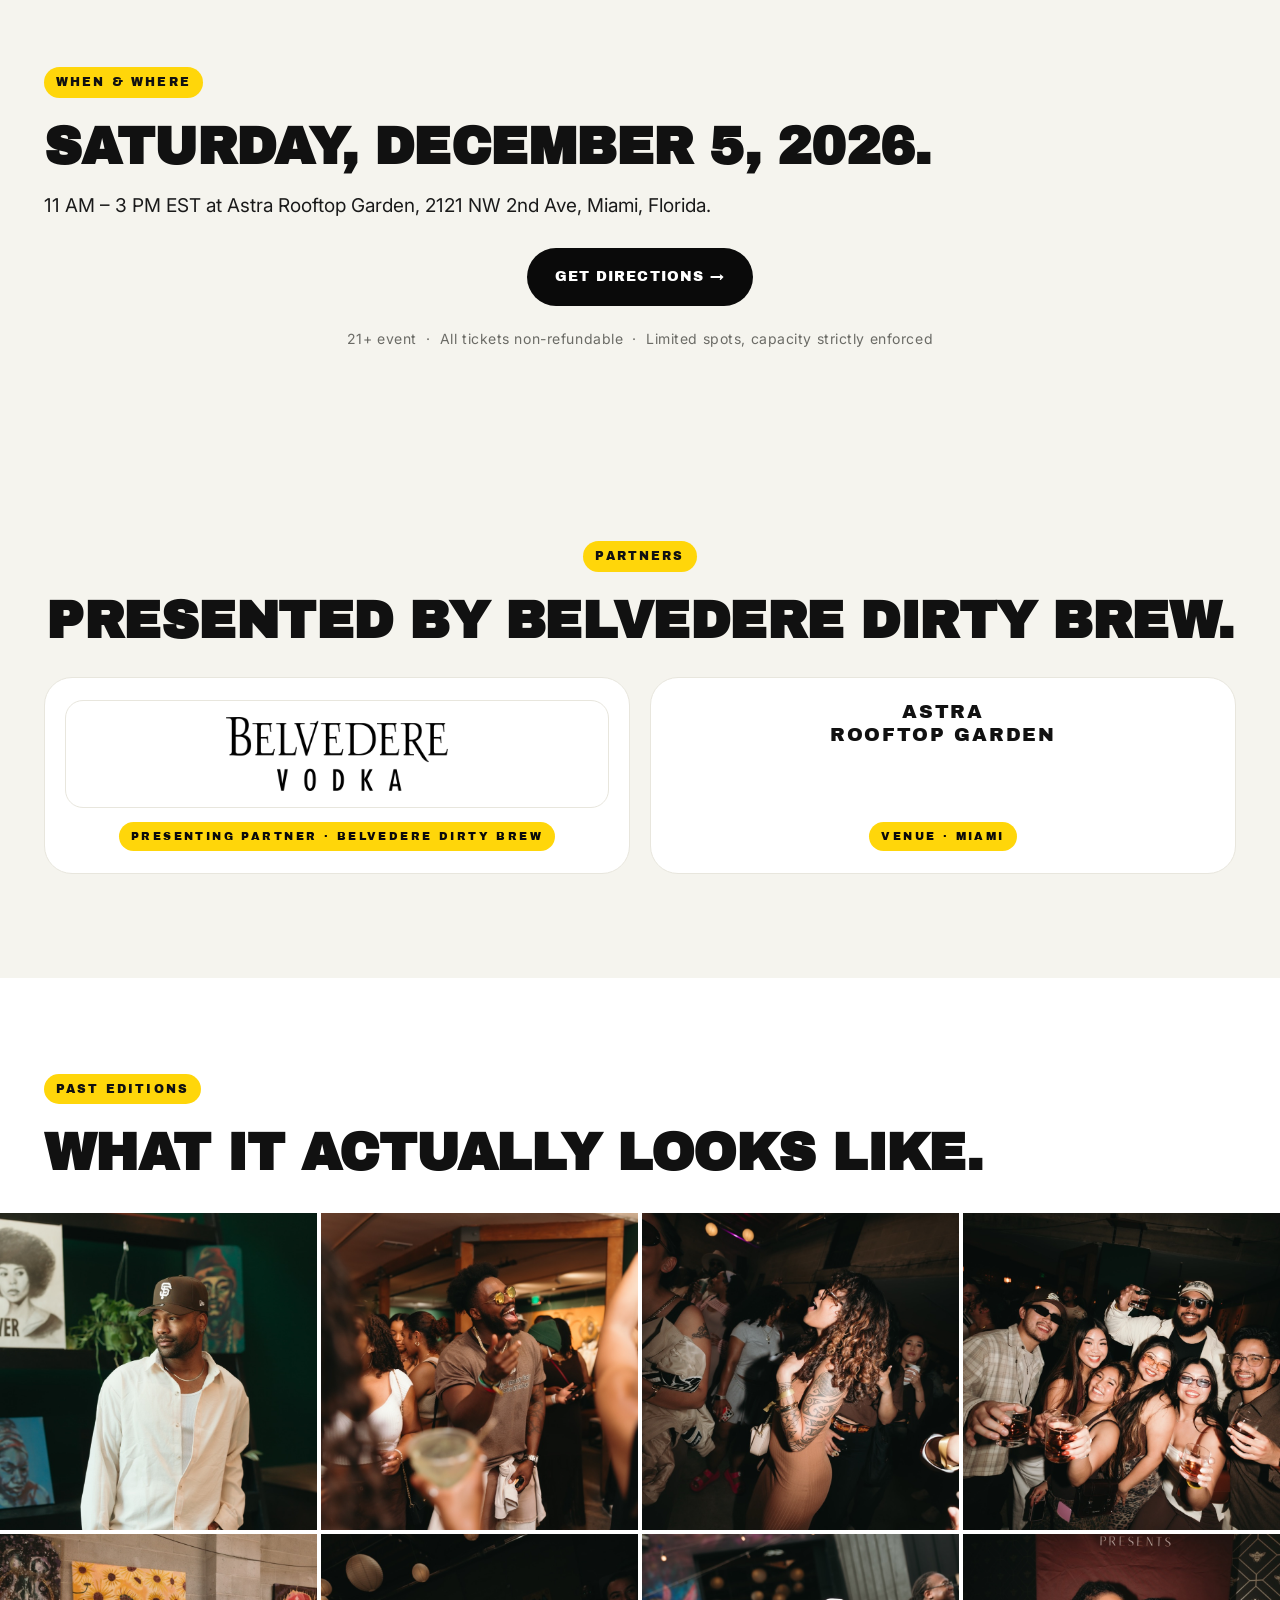
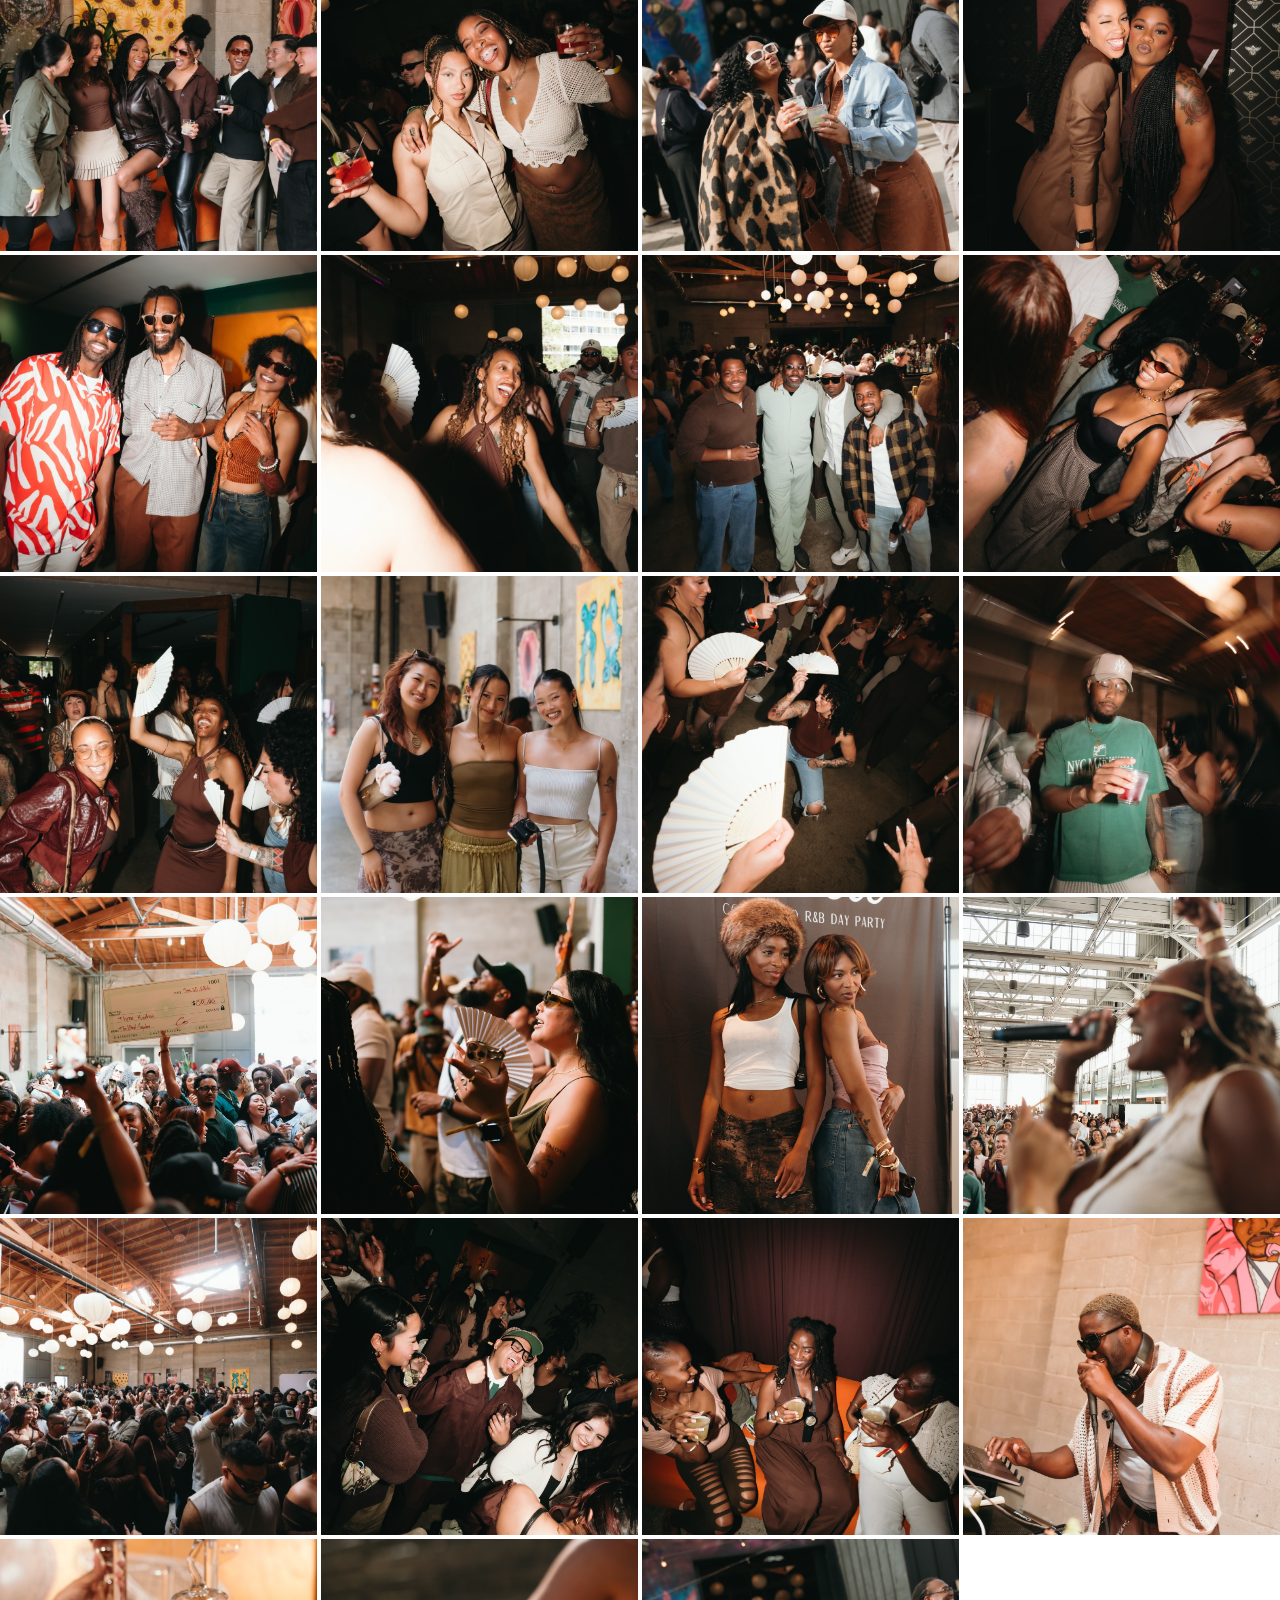
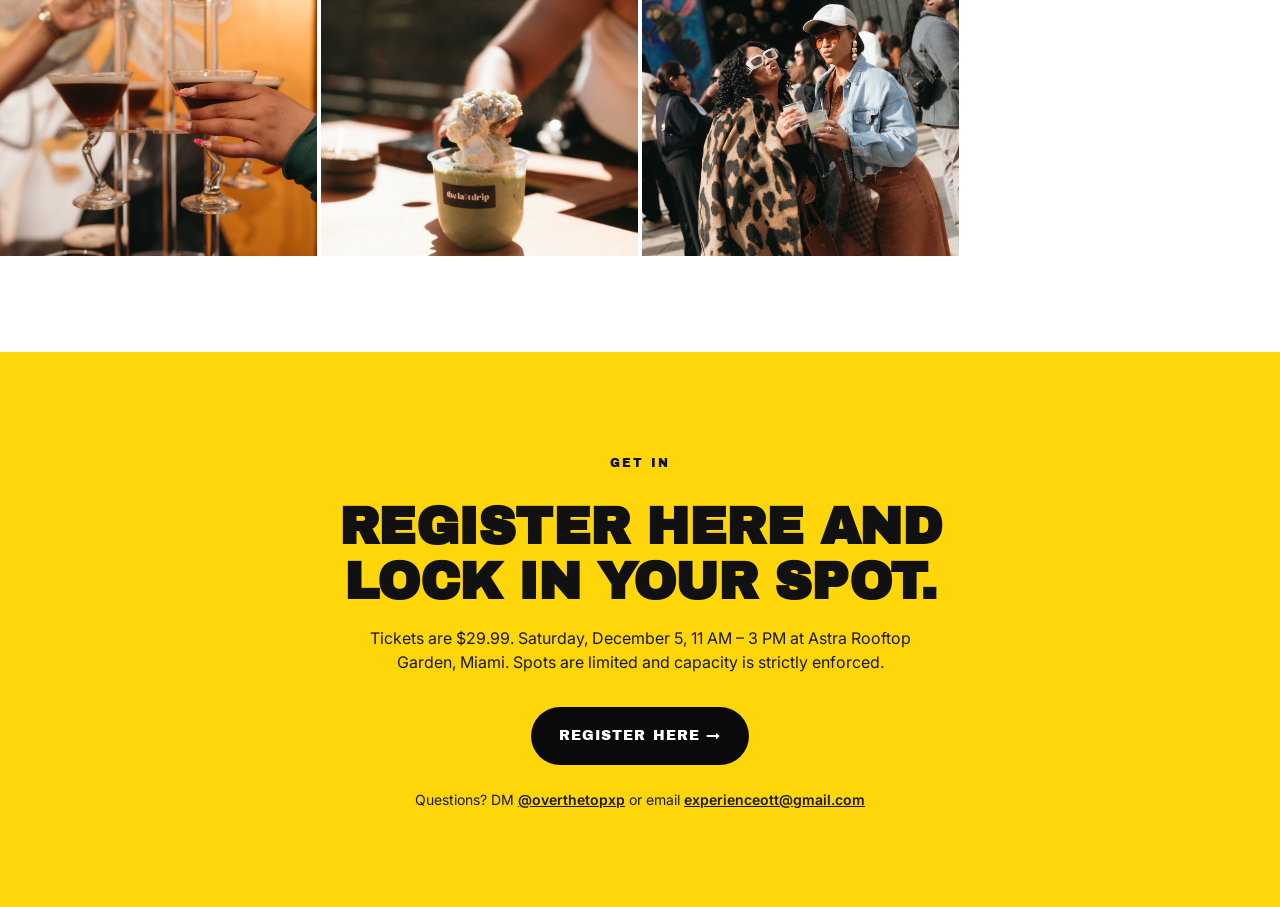
==== commit 2db346d4: "Link CTAs straight to SweatPals instead of the iframe overlay Brings this page onto the house rule i" ====
--- a/index.html
+++ b/index.html
@@ -39,19 +39,19 @@
 <body>
 
 <!--
-  REGISTRATION / CHECKOUT
-  Sales opened 2026-10-26, so every CTA now opens SweatPals checkout inline.
-  The same widget served the waitlist before sales opened and switched itself
-  over, which is why the markup did not change - only the button copy did.
-
-  Pattern (same as Blend Fest / SF Fit Fest): an OTT-styled pill button renders
-  normally and a transparent SweatPals iframe sits on top of it. The click lands
-  on SweatPals' own button inside the iframe; the checkout script at the end of
-  <body> intercepts it and opens the modal over this page instead of navigating
-  away. Keeps OTT's button styling and keeps the visitor on the page.
-
-  Miami event alias : the-blend-coffee-and-rb-miami
-  Miami price tier  : 7aec56ef-54bf-4f25-9172-255dfcd33704
+  REGISTRATION
+  Every CTA is a plain link to the SweatPals event page, per the house rule in
+  the OTT page template. This replaced a transparent-iframe overlay that opened
+  checkout in a modal on this page.
+
+  Two reasons it went, both from the template's notes and from this page:
+  the overlay returned "event not found" for Gabriel on Vegas, and it had to
+  name one price tier id, which went stale the moment the early-bird tier sold
+  out - the page went on advertising $19.99 after GA had moved to $29.99.
+  The event page always sells whatever tier is current, and showed the waitlist
+  on its own before sales opened.
+
+  Miami event alias: the-blend-coffee-and-rb-miami
 -->
 <header class="nav">
   <a href="#top" class="nav__brand">
@@ -67,11 +67,7 @@
     <a href="#partners">Partners</a>
     <a href="#register">Register</a>
   </nav>
-  <span class="rsvp-trigger">
-    <a class="btn btn--small btn--yellow" data-register href="https://sweatpals.com/event/the-blend-coffee-and-rb-miami" tabindex="-1" aria-hidden="true">Register here</a>
-    <iframe class="rsvp-trigger__frame" title="Register for The Blend Miami"
-            src="https://sweatpals.com/embed/the-blend-coffee-and-rb-miami/buy-ticket?priceMode=several&amp;priceTiersJson=%5B%227aec56ef-54bf-4f25-9172-255dfcd33704%22%5D&amp;size=md&amp;colorHex=FFD60A&amp;fontFamily=Inter&amp;buttonText=Register%20here&amp;loader=false"></iframe>
-  </span>
+  <a class="btn btn--small btn--yellow" data-register href="https://sweatpals.com/event/the-blend-coffee-and-rb-miami" target="_blank" rel="noopener">Register here</a>
 </header>
 
 <!-- HERO -->
@@ -89,11 +85,7 @@
     </h1>
     <p style="font-family:var(--display); font-size:13px; letter-spacing:.16em; text-transform:uppercase; color:var(--yellow); margin:0 0 26px;">The Blend comes to Miami · Presented by Belvedere Dirty Brew</p>
     <div class="hero__ctas">
-      <span class="rsvp-trigger">
-        <a class="btn btn--yellow btn--lg" data-register href="https://sweatpals.com/event/the-blend-coffee-and-rb-miami" tabindex="-1" aria-hidden="true">Register here &#8594;</a>
-        <iframe class="rsvp-trigger__frame" title="Register for The Blend Miami"
-                src="https://sweatpals.com/embed/the-blend-coffee-and-rb-miami/buy-ticket?priceMode=several&amp;priceTiersJson=%5B%227aec56ef-54bf-4f25-9172-255dfcd33704%22%5D&amp;size=lg&amp;colorHex=FFD60A&amp;fontFamily=Inter&amp;buttonText=Register%20here&amp;loader=false"></iframe>
-      </span>
+      <a class="btn btn--yellow btn--lg" data-register href="https://sweatpals.com/event/the-blend-coffee-and-rb-miami" target="_blank" rel="noopener">Register here &#8594;</a>
       <a class="btn btn--ghost btn--lg" href="#included">See what's included</a>
     </div>
     <div class="hero__partners">
@@ -413,11 +405,7 @@
       limited and capacity is strictly enforced.
     </p>
     <div class="cta-row">
-      <span class="rsvp-trigger rsvp-trigger--lg">
-        <a class="btn btn--black btn--lg" data-register href="https://sweatpals.com/event/the-blend-coffee-and-rb-miami" tabindex="-1" aria-hidden="true">Register here &#8594;</a>
-        <iframe class="rsvp-trigger__frame" title="Register for The Blend Miami"
-                src="https://sweatpals.com/embed/the-blend-coffee-and-rb-miami/buy-ticket?priceMode=several&amp;priceTiersJson=%5B%227aec56ef-54bf-4f25-9172-255dfcd33704%22%5D&amp;size=lg&amp;colorHex=000000&amp;fontFamily=Inter&amp;buttonText=Register%20here&amp;loader=false"></iframe>
-      </span>
+      <a class="btn btn--black btn--lg" data-register href="https://sweatpals.com/event/the-blend-coffee-and-rb-miami" target="_blank" rel="noopener">Register here &#8594;</a>
     </div>
     <p style="margin:24px 0 0; font-size:14px; color:var(--ink-2);">
       Questions? DM <a href="https://instagram.com/overthetopxp" target="_blank" rel="noopener" style="font-weight:600; text-decoration:underline;">@overthetopxp</a>
@@ -426,14 +414,6 @@
   </div>
 </section>
 
-<!--
-  SweatPals checkout script. Must load after the iframes above. It finds the
-  buy-ticket iframes, listens for their click messages and opens the checkout
-  modal over this page. enableAutoEmbed=false because every button on
-  this page is placed by hand; leaving it true appends a stray second widget.
--->
-<script src="https://sweatpals.com/static/embed/event/checkout/script.js?priceMode=several&enableAutoEmbed=false&eventAlias=the-blend-coffee-and-rb-miami&size=lg&colorHex=000000&fontFamily=Poppins&priceTiersJson=%255B%25227aec56ef-54bf-4f25-9172-255dfcd33704%2522%255D"></script>
-
 <script src="script.js?v=1"></script>
 </body>
 </html>
--- a/styles.css
+++ b/styles.css
@@ -145,10 +145,6 @@
 }
 .nav__links a:hover { color: var(--yellow); }
 .nav .btn { margin-left: auto; }
-/* The nav CTA is wrapped in .rsvp-trigger for the SweatPals overlay, so the
-   auto margin has to move to the wrapper or the pill sticks to the logo. */
-.nav .rsvp-trigger { margin-left: auto; }
-.nav .rsvp-trigger .btn { margin-left: 0; }
 @media (min-width: 880px) {
   .nav__links { display: flex; }
   .nav .btn { margin-left: 0; }
@@ -272,9 +268,7 @@
   gap: 12px;
   margin-bottom: 48px;
 }
-.hero__ctas .btn--lg,
-.hero__ctas .rsvp-trigger { min-width: 260px; }
-.hero__ctas .rsvp-trigger .btn--lg { width: 100%; min-width: 0; }
+.hero__ctas .btn--lg { min-width: 260px; }
 .hero__partners {
   border-top: 1px solid rgba(255,255,255,.15);
   padding-top: 22px;
@@ -1501,81 +1495,3 @@
   pointer-events: none;
 }
 
-/* ============ RSVP AUTO-EMBED (Sweatpals auto-injected button) ============ */
-/* With enableAutoEmbed=true Sweatpals injects its own styled button next to
-   the script tag. The wrapper just reserves layout space and sets sizing. */
-.rsvp-autoembed {
-  display: inline-block;
-  vertical-align: middle;
-}
-.rsvp-autoembed--sm { min-width: 130px; }
-.rsvp-autoembed--lg { min-width: 240px; }
-
-/* ============ RSVP TRIGGER (Sweatpals iframe overlay) ============ */
-/* Visible OTT-styled pill button sits behind; the Sweatpals iframe
-   sits absolutely on top with opacity 0. Clicks land on the iframe's
-   Sweatpals button, which the checkout script (at end of body)
-   intercepts to open the registration modal inline.
-   Pattern from SF Fit Fest (PR #52). */
-.rsvp-trigger {
-  position: relative;
-  display: inline-block;
-  line-height: 0;
-}
-.rsvp-trigger .btn { line-height: 1.55; }
-/* Wide variant for the standalone CTA band, so the pill keeps the same
-   footprint as a plain .btn--lg sitting next to it. */
-.rsvp-trigger--lg { min-width: 260px; }
-.rsvp-trigger--lg .btn--lg { width: 100%; min-width: 0; }
-.cta-row .rsvp-trigger { display: inline-block; }
-.rsvp-trigger__frame {
-  position: absolute;
-  inset: 0;
-  width: 100%;
-  height: 100%;
-  border: 0;
-  opacity: 0;
-  cursor: pointer;
-  z-index: 2;
-}
-
-/* Pre-Register modal: loads the Sweatpals "Join waitlist" early-access form. */
-.sp-modal {
-  border: 0;
-  padding: 0;
-  border-radius: 18px;
-  width: min(480px, 92vw);
-  max-height: 90vh;
-  background: var(--white);
-  overflow: hidden;
-  box-shadow: 0 30px 80px rgba(0, 0, 0, 0.45);
-}
-.sp-modal::backdrop {
-  background: rgba(0, 0, 0, 0.6);
-}
-.sp-modal__bar {
-  display: flex;
-  justify-content: flex-end;
-  padding: 8px 10px 0;
-}
-.sp-modal__close {
-  border: 0;
-  background: transparent;
-  font-size: 26px;
-  line-height: 1;
-  cursor: pointer;
-  color: var(--ink);
-  width: 38px;
-  height: 38px;
-  border-radius: 999px;
-}
-.sp-modal__close:hover {
-  background: var(--gray-100);
-}
-.sp-modal__frame {
-  display: block;
-  width: 100%;
-  height: 620px;
-  max-height: calc(90vh - 46px);
-  border: 0;
-}
